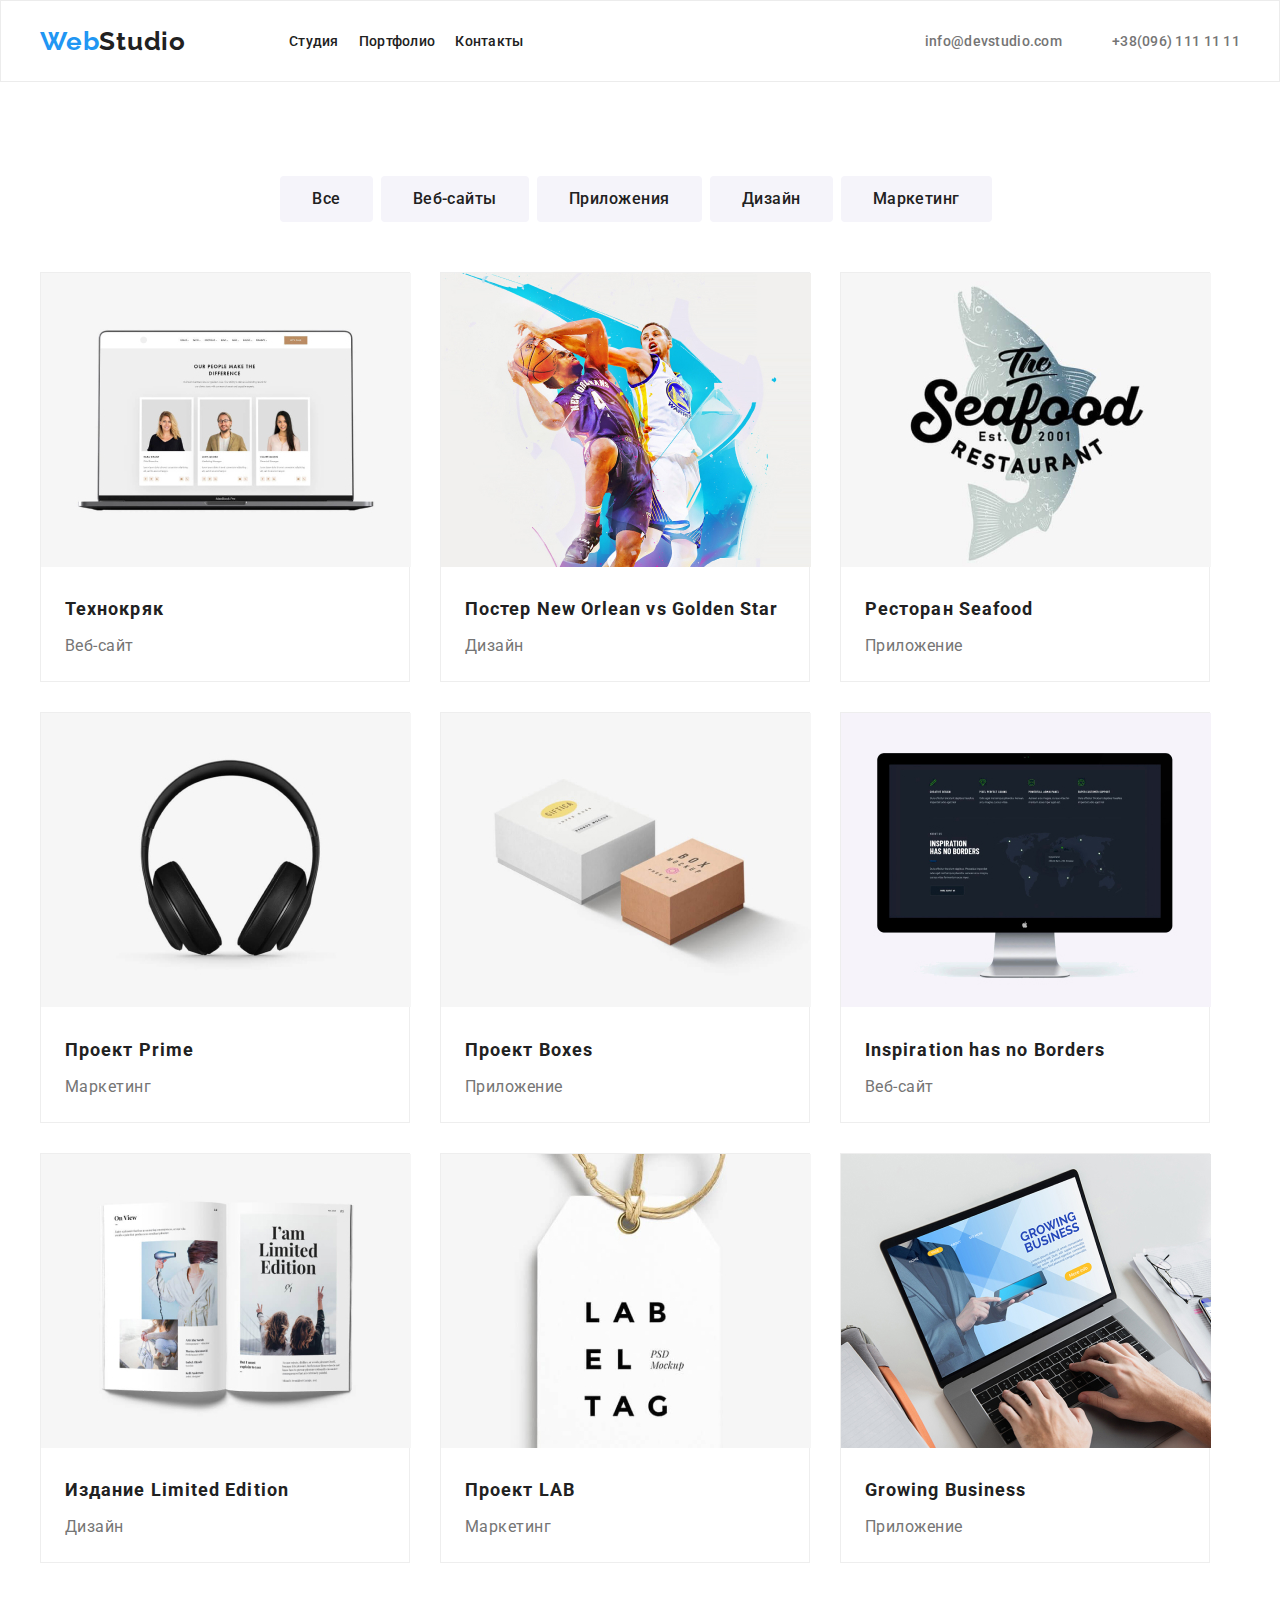
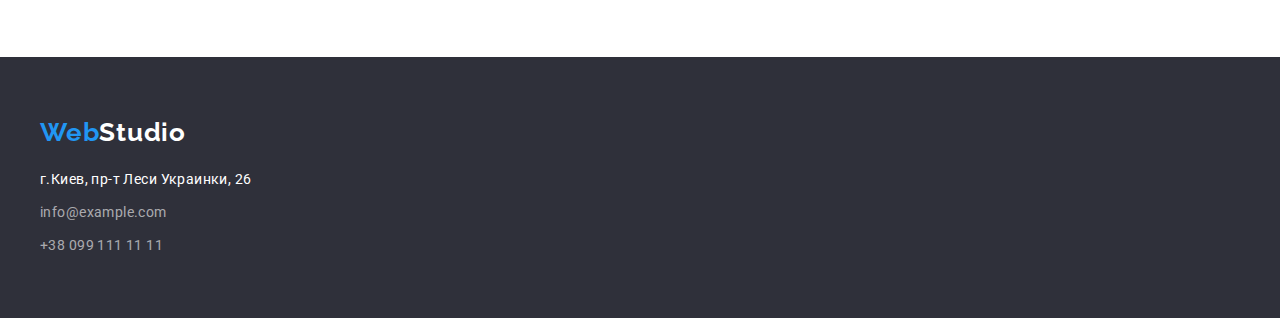
==== portfolio.html @ d36d37ae "copy last changing files from hw-03" ====
<!DOCTYPE html>
<html lang="en">
  <head>
    <meta charset="UTF-8" />
    <meta name="viewport" content="width=device-width, initial-scale=1.0" />
    <title>Goit-hw-03</title>
    <link rel="preconnect" href="https://fonts.gstatic.com">
    <link href="https://fonts.googleapis.com/css2?family=Raleway:wght@700&display=swap" rel="stylesheet">
    <link href="https://fonts.googleapis.com/css2?family=Roboto:wght@500;700;900&display=swap" rel="stylesheet">
    <link rel="stylesheet" href="https://cdnjs.cloudflare.com/ajax/libs/modern-normalize/1.0.0/modern-normalize.min.css"/> 
    <link rel="stylesheet" href="./css/styles.css" />
  </head>
  <body>
    <header class="page-header page-portfolio">
      <div class="container container-header">
        <nav class="navigation"> 
            <a href="/">
            <span class="logo-blue">Web</span><span class="logo-black">Studio</span>
            </a>
          <ul class="menu-list">
            <li class="menu-item">
              <a href="index.html" class="link">Студия</a>
            </li>
            <li class="menu-item"> 
              <a href="./portfolio.html" class="link">Портфолио</a>
            </li>
            <li class="menu-item">
              <a href="#portfolio-adress" class="link">Контакты</a>
            </li>
          </ul>
        </nav>
      <ul class="menu-contacts">
        <li class="menu-contacts-item">
          <a href="info@devstudio.com">info@devstudio.com</a>
        </li>
        <li class="menu-contacts-item last-item">
          <a href="+380961112222" target="_blank" rel="nooliener noreferrer"
            >+38(096) 111 11 11
          </a>
        </li>
      </ul>
    </div>
    </header>
    <main>
      <section class="portfolio">
        <div class="container portfolio-head">
          <!-- <h2 class="portfolio-title">Навигация Портфолио</h2> -->
          <ul class="portfolio-btn-list">
            <li class="portfolio-btn-item">
              <button type="button" class="portfolio-btn">
                Все   
              </button>
            </li>
            <li class="portfolio-btn-item">
              <button type="button" class="portfolio-btn">
                Веб-сайты
              </button>
            </li>
            <li class="portfolio-btn-item">
              <button type="button" class="portfolio-btn">
                Приложения
              </button>
            </li>
            <li class="portfolio-btn-item">
              <button type="button" class="portfolio-btn">
                Дизайн
              </button>
            </li>
            <li class="portfolio-btn-item">
              <button type="button" class="portfolio-btn">
                Маркетинг
              </button>
            </li>
          </ul>
          <ul class="portfolio-img-list">
            <li class="portfolio-img-item">
              <a href="#"><img src="./images/portfolio/1.jpg" alt="Технокряк"
                width="370" height="294" /></a>
              <div class="portfolio-img-container">
                <h3 class="portfolio-img-title">Технокряк</h3>
                <p class="portfolio-text">Веб-сайт</p>
              </div>
            </li>
            <li class="portfolio-img-item">
              <a href="#"><img src="./images/portfolio/2.jpg" alt="Постер New Orlean vs Golden Star"
              width="370" height="294" /></a>
              <div class="portfolio-img-container">
                <h3 class="portfolio-img-title">Постер New Orlean vs Golden Star</h3>
                <p class="portfolio-text">Дизайн</p>
              </div>  
            </li>
            <li class="portfolio-img-item">
              <a href="#"><img src="./images/portfolio/3.jpg" alt="Ресторан Seafood"
                width="370" height="294" /></a>
              <div class="portfolio-img-container">
                <h3 class="portfolio-img-title">Ресторан Seafood</h3>
                <p class="portfolio-text">Приложение</p>
              </div>  
            </li>
            <li class="portfolio-img-item">
              <a href="#"><img src="./images/portfolio/4.jpg" alt="Проект Prime"
                width="370" height="294" /></a>
              <div class="portfolio-img-container">
                <h3 class="portfolio-img-title">Проект Prime</h3>
                <p class="portfolio-text">Маркетинг</p>
              </div>  
            </li>
            <li class="portfolio-img-item">
              <a href="#"><img src="./images/portfolio/5.jpg" alt="Проект Boxes"
                width="370" height="294" /></a>
              <div class="portfolio-img-container">
                <h3 class="portfolio-img-title">Проект Boxes</h3>
                <p class="portfolio-text">Приложение</p>
              </div>  
            </li>
            <li class="portfolio-img-item">
              <a href="#"><img src="./images/portfolio/6.jpg" alt="Inspiration has no Borders"
                width="370" height="294" /></a>
              <div class="portfolio-img-container">
                <h3 class="portfolio-img-title">Inspiration has no Borders</h3>
                <p class="portfolio-text">Веб-сайт</p>
              </div>  
            </li>
            <li class="portfolio-img-item">
              <a href="#"><img src="./images/portfolio/7.jpg" alt="Издание Limited Edition"
                width="370" height="294" /></a>
              <div class="portfolio-img-container">
                <h3 class="portfolio-img-title">Издание Limited Edition</h3>
                <p class="portfolio-text">Дизайн</p>
              </div>  
            </li>
            <li class="portfolio-img-item">
              <a href="#"><img src="./images/portfolio/8.jpg" alt="Проект LAB"
                width="370" height="294" /></a>
              <div class="portfolio-img-container">
                <h3 class="portfolio-img-title">Проект LAB</h3>
                <p class="portfolio-text">Маркетинг</p>
              </div>  
            </li>
            <li class="portfolio-img-item">
              <a href="#"><img src="./images/portfolio/9.jpg" alt="Growing Business"
                width="370" height="294" /></a>
              <div class="portfolio-img-container">
                <h3 class="portfolio-img-title">Growing Business</h3>
                <p class="portfolio-text">Приложение</p>
              </div>  
            </li>
          </ul>
        </div>
      </section>
    </main>
    <footer class="footer">
      <div class="container">
        <div class="footer-logo-container">
          <a href="/" class="footer-logo-link">
            <span class="logo-blue">Web</span><span class="logo-white">Studio</span></a>
        </div>
        <ul class="footer-list">
          <li class="footer-item">
            <address class="adress" id="portfolio-adress">
              г.Киев, пр-т Леси Украинки, 26
            </address>
          </li>
          <li class="footer-item">
            <a href="mailto:louglescom@gmail.com" class="footer-link"
            >info@example.com</a>
          </li>
          <li class="footer-item">
            <a href="tel:+380935014329" class="footer-link"
            >+38 099 111 11 11</a>
          </li>
        </ul>
      </div>
    </footer>
  </body>
</html>
---- css/styles.css ----
/*Глобальные переменные*/

a {
  text-decoration: none;
  color: #212121;
}
:root {
  --text-header: #212121;
  --text-p: #757575;
  --text-white: #ffffff;
  --text-blue: #2196f3;
  --background-dark: #2F303A;
  --background-grey: #F5F4FA;
}

h1,h2,h3,h4,
h5,h6,body,ul,li,p {
  padding: 0;
  margin: 0;
  list-style: none;
  border: none;
}
/*Логотип*/
.container {
  width: 1200px;
  margin: 0 auto;
}

.container-header {
  display: flex;
  align-items: center;
  justify-content: space-between;
  height: 80px;
}
.navigation {
  display: flex;
  align-items: center;
}

.logo-blue {
  font-family: 'Raleway';
  font-style: normal;
  font-weight: 700;
  font-size: 26px;
  line-height: 1.192;
  letter-spacing: 0.03em;
  color: var(--text-blue);
}
.logo-black {
  font-family: 'Raleway';
  font-style: normal;
  font-weight: 700;
  font-size: 26px;
  line-height: 1.192;
  letter-spacing: 0.03em;
  color: var(--text-header);
}
.logo-white {
  font-family: 'Raleway';
  font-style: normal;
  font-weight: 700;
  font-size: 26px;
  line-height: 1.192;
  letter-spacing: 0.03em;
  color: var(--text-white);
}



/*Навигация*/
.menu-list {
  padding: 10px;
  margin-left: 83px;
  display: flex;
}
.menu-list > .item:not(:last-child) {
  margin-right: 10px;
}
.menu-list .link {
  display: block;
  padding: 10px;
  text-decoration: none;
}
.menu-contacts .menu-contacts-item {
  display: block;
  text-decoration: none;
}
.last-item {
  margin-left: 50px;
}

.menu-list a {
  font-family: 'Roboto';
  font-style: normal;
  font-weight: 500;
  font-size: 14px;
  line-height: 1.142;
  letter-spacing: 0.02em;
}

.menu-list a:hover, 
.menu-list a:focus {
  color: var(--text-blue);
}
.menu-contacts a {
  font-family: 'Roboto';
  font-style: normal;
  font-weight: 500;
  font-size: 14px;
  line-height: 1.142;
  letter-spacing: 0.02em;
  color: var(--text-p);
}
.menu-contacts {
  display: flex;
}

.menu-contacts a:hover,
.menu-contacts a:focus {
  color: var(--text-blue);
}

/*HERO section*/

.hero {
  background-color: #2F303A;
  padding-bottom: 200px;
  padding-top: 200px;
}
.hero-h1 {
  font-family: 'Roboto';
  font-weight: 900;
  font-size: 44px;
  line-height: 1.363;
  text-align: center;
  letter-spacing: 0.06em;
  text-transform: uppercase;
  color: var(--text-white);
  width: 696px;
  margin: 0 auto 30px;
}
.hero-button {
  font-family: Roboto;
  font-style: normal;
  font-weight: bold;
  font-size: 16px;
  line-height: 1.875;
  background: var(--text-blue);
  box-shadow: 0px 4px 4px rgba(0, 0, 0, 0.15);
  border-radius: 4px;
  color: var(--text-white);
  padding: 10px 32px;
  display: block;
  margin: 0 auto;
  border: none;

}

/*Качества*/
.qualities {
  padding-top: 94px;
}
.qualities-item {
  width: 270px;
  margin-right: 30px;
}
.qualities-list {
  display: flex;
  align-items: center;
}
.qualities-title {
  font-family: 'Roboto';
  font-style: normal;
  font-weight: bold;
  font-size: 14px;
  line-height: 1.142;
  letter-spacing: 0.03em;
  text-transform: uppercase;
  color: var(--text-header);
  margin-bottom: 10px;
}
.qualities li {
  color: rgba(255, 255, 255, 1);
}
.qualities p {
  font-family: 'Roboto';
  font-style: normal;
  font-weight: normal;
  font-size: 14px;
  line-height: 1.714;
  letter-spacing: 0.03em;
  color: var(--text-p);
}

/*Чем мы занимаемся*/
.our-occupation {
  padding-bottom: 94px;
  padding-top: 94px;
}
.our-occupation-list {
  display: flex;
  align-items: center;
}
.our-occupation-tittle {
  font-family: 'Roboto';
  font-style: normal;
  font-weight: bold;
  font-size: 36px;
  line-height: 1.166;
  text-align: center;
  letter-spacing: 0.03em;

  color: var(--text-header);
  padding-bottom: 50px;
}
.our-occupation-list-item:not(:last-child) {
  margin-right: 30px;
}

/*Наша команда*/

.our-team {
  padding-bottom: 94px;
  padding-top: 94px;
  background-color: var(--background-grey);
}
.our-team-list {
  display: flex;
  align-items: center;
}
.our-team-item:not(:last-child) {
  margin-right: 30px;
}
.our-team-item { 
  background-color: var(--text-white);
}
.our-team-title {
  font-family: 'Roboto';
  font-style: normal;
  font-weight: bold;
  font-size: 36px;
  line-height: 1.166;
  text-align: center;
  letter-spacing: 0.03em;
  color: var(--text-header);
  margin-bottom: 50px;
}
.our-team-list-title {
  font-family: 'Roboto';
  font-style: normal;
  font-weight: 500;
  font-size: 16px;
  line-height: 1.187;
  text-align: center;
  letter-spacing: 0.03em;
  color: var(--text-header);
  margin: 30px 59px 10px 60px;
}
.our-team-text {
  font-family: 'Roboto';
  font-style: normal;
  font-weight: normal;
  font-size: 16px;
  line-height: 1.187;
  text-align: center;
  letter-spacing: 0.03em;
  color: var(--text-p);
  margin-bottom: 30px;
}

/*Футер*/

.footer {
  background-color: var(--background-dark);
  padding-bottom: 60px;
  padding-top: 60px;
}
.footer-logo-container {
  margin-bottom: 20px;
}
.footer address {
  font-family: 'Roboto';
  font-style: normal;
  font-weight: normal;
  font-size: 14px;
  line-height: 1.714;
  letter-spacing: 0.03em;
  color: var(--text-white);
}
.footer-item:not(:last-child) {
  margin-bottom: 9px;
}
.footer-link { 
  font-family: 'Roboto';
  font-style: normal;
  font-weight: normal;
  font-size: 14px;
  line-height: 1.714;
  letter-spacing: 0.03em;
  color: rgba(255, 255, 255, 0.6);
}

/*Портфолио*/

.portfolio {
  padding-top: 94px;
  padding-bottom: 94px;
}
.page-portfolio {
border: 1px solid #ECECEC;
}
.portfolio-btn-list {
  display: flex;
  justify-content: center;
}
.portfolio-btn-item {
  margin-right: 8px;
  margin-bottom: 50px;
}
.portfolio-btn {
  font-family: Roboto;
  font-style: normal;
  font-weight: 500;
  font-size: 16px;
  line-height: 1.625;
  text-align: center;
  letter-spacing: 0.03em;
  color: var(--text-header);
  background: var(--background-grey);
  border-radius: 4px;
  margin: 0 auto;
  border: none;
  padding: 10px 32px;
}
.portfolio-btn:hover,
.portfolio-btn:focus {
  background: var(--text-blue);
  color: var(--text-white);
}

.portfolio-img-list {
  display: flex;
  flex-wrap: wrap;
}
.portfolio-img-item {
  width: 370px;
  border: 1px solid #EEEEEE;
  background-color: var(--text-white);
}
.portfolio-img-item:not(:nth-last-child(-n+3)){
  margin-bottom: 30px;
}
.portfolio-img-item:not(:nth-child(3n)){
  margin-right: 30px;
}
.portfolio-img-container {
  padding: 20px 24px 20px 24px;
}

.portfolio-img-title {
  font-family: 'Roboto';
  font-weight: bold;
  font-size: 18px;
  line-height: 2;
  letter-spacing: 0.06em;
  color: var(--text-header);
  /* margin: 20px 24px 4px 24px; */
}
.portfolio-text {
  font-family: 'Roboto';
  font-size: 16px;
  line-height: 1.875;
  letter-spacing: 0.03em;
  color: var(--text-p);
  margin-top: 4px;
  /* margin: 4px 24px 20px 24px; */
}
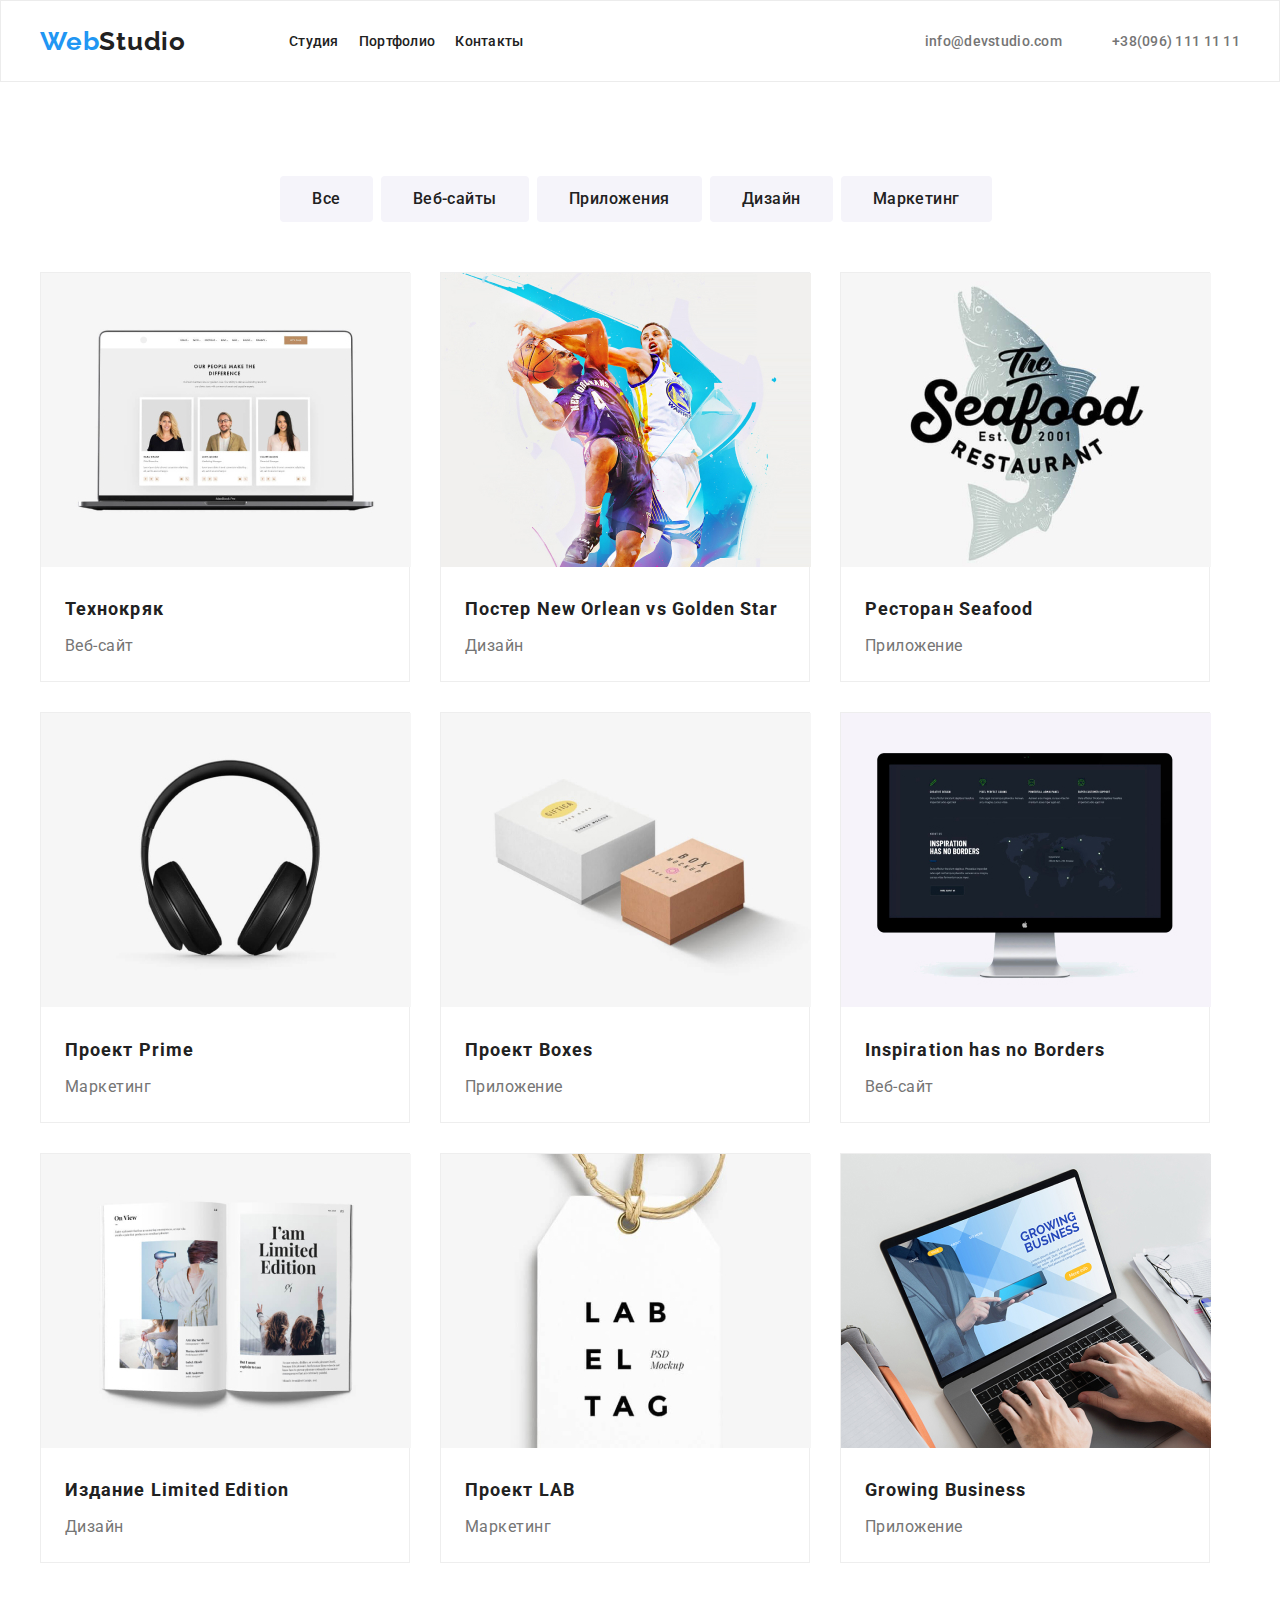
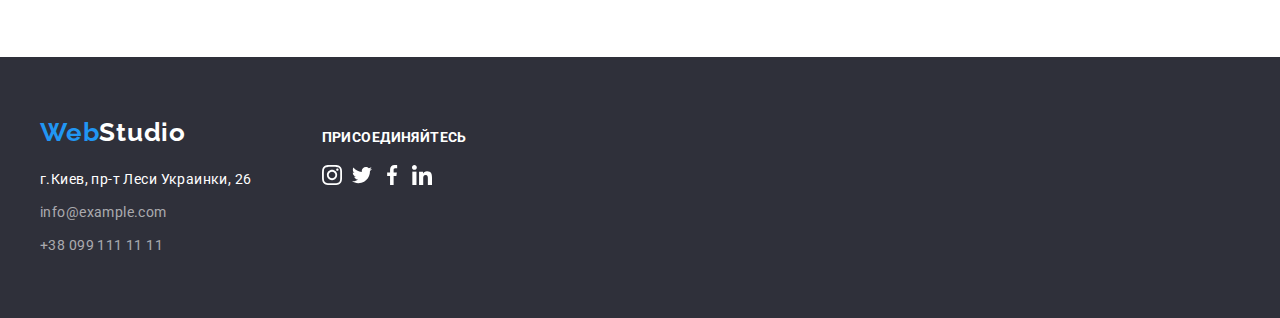
==== commit fcf55103: "added markup for hw-04" ====
--- a/portfolio.html
+++ b/portfolio.html
@@ -3,7 +3,7 @@
   <head>
     <meta charset="UTF-8" />
     <meta name="viewport" content="width=device-width, initial-scale=1.0" />
-    <title>Goit-hw-03</title>
+    <title>Goit-hw-04</title>
     <link rel="preconnect" href="https://fonts.gstatic.com">
     <link href="https://fonts.googleapis.com/css2?family=Raleway:wght@700&display=swap" rel="stylesheet">
     <link href="https://fonts.googleapis.com/css2?family=Roboto:wght@500;700;900&display=swap" rel="stylesheet">
@@ -150,26 +150,45 @@
       </section>
     </main>
     <footer class="footer">
-      <div class="container">
-        <div class="footer-logo-container">
-          <a href="/" class="footer-logo-link">
-            <span class="logo-blue">Web</span><span class="logo-white">Studio</span></a>
+      <div class="container footer-container">
+        <div class="footer-contacts-container">
+          <div class="footer-logo-container">
+            <a href="/" id="adress" class="footer-logo-link">
+              <span class="logo-blue">Web</span><span class="logo-white">Studio</span></a>
+          </div>
+          <ul class="footer-list">
+            <li class="footer-item">
+              <address class="adress">
+                г.Киев, пр-т Леси Украинки, 26
+              </address>
+            </li>
+            <li class="footer-item">
+              <a href="mailto:louglescom@gmail.com" class="footer-link"
+              >info@example.com</a>
+            </li>
+            <li class="footer-item">
+              <a href="tel:+380935014329" class="footer-link"
+              >+38 099 111 11 11</a>
+            </li>
+          </ul>
         </div>
-        <ul class="footer-list">
-          <li class="footer-item">
-            <address class="adress" id="portfolio-adress">
-              г.Киев, пр-т Леси Украинки, 26
-            </address>
-          </li>
-          <li class="footer-item">
-            <a href="mailto:louglescom@gmail.com" class="footer-link"
-            >info@example.com</a>
-          </li>
-          <li class="footer-item">
-            <a href="tel:+380935014329" class="footer-link"
-            >+38 099 111 11 11</a>
-          </li>
-        </ul>
+        <div class="footer-social-container">
+          <p class="social-title"> Присоединяйтесь </p>
+          <ul class="social-list">
+            <li class="social-item">
+              <img src="./images/icons/footer-1.svg" alt="">
+            </li>
+            <li class="social-item">
+              <img src="./images/icons/footer-2.svg" alt="">
+            </li>
+            <li class="social-item">
+              <img src="./images/icons/footer-3.svg" alt="">
+            </li>
+            <li class="social-item">
+              <img src="./images/icons/footer-4.svg" alt="">
+            </li>
+          </ul>
+        </div>
       </div>
     </footer>
   </body>
--- a/css/styles.css
+++ b/css/styles.css
@@ -163,6 +163,8 @@
 }
 .qualities-item {
   width: 270px;
+}
+.qualities-item:not(:last-child) {
   margin-right: 30px;
 }
 .qualities-list {
@@ -180,8 +182,14 @@
   color: var(--text-header);
   margin-bottom: 10px;
 }
-.qualities li {
-  color: rgba(255, 255, 255, 1);
+.qualities-svg-container{
+  display: flex;
+  justify-content: center;
+  width: 270px;
+  height: 120px;
+  margin-bottom: 30px;
+  background: var(--background-grey);
+  border-radius: 4px;
 }
 .qualities p {
   font-family: 'Roboto';
@@ -268,9 +276,41 @@
   color: var(--text-p);
   margin-bottom: 30px;
 }
-
+/* Постоянные клиенты */
+.customers {
+  padding-top: 94px;
+  padding-bottom: 94px;
+}
+.customers-title {
+  font-family: Roboto;
+  font-style: normal;
+  font-weight: bold;
+  font-size: 36px;
+  line-height: 42px;
+  text-align: center;
+  letter-spacing: 0.03em;
+  color: var(--text-header);
+  margin-bottom: 50px;
+}
+.customers-svg-container {
+  display: flex;
+  justify-content: center;
+  width: 170px;
+  height: 90px;
+  border: 1px solid #AFB1B8;
+  border-radius: 4px;
+  border-radius: 4px;
+}
+.customers-list {
+  display: flex;
+}
+.customers-item:not(:last-child) {
+  margin-right: 30px;
+}
 /*Футер*/
-
+.footer-container {
+  display: flex;
+}
 .footer {
   background-color: var(--background-dark);
   padding-bottom: 60px;
@@ -299,6 +339,30 @@
   line-height: 1.714;
   letter-spacing: 0.03em;
   color: rgba(255, 255, 255, 0.6);
+}
+.footer-social-container {
+  padding-left: 70px;
+  padding-top: 12px;
+}
+.social-list {
+  display: flex;
+  margin-top: 20px;
+}
+.social-item:not(:last-child) {
+  margin-right: 10px;
+}
+.social-item:hover {
+  background-color: #2196F3;
+}
+.social-title {
+  font-family: Roboto;
+  font-style: normal;
+  font-weight: bold;
+  font-size: 14px;
+  line-height: 16px;
+  letter-spacing: 0.03em;
+  text-transform: uppercase;
+  color: var(--text-white);
 }
 
 /*Портфолио*/
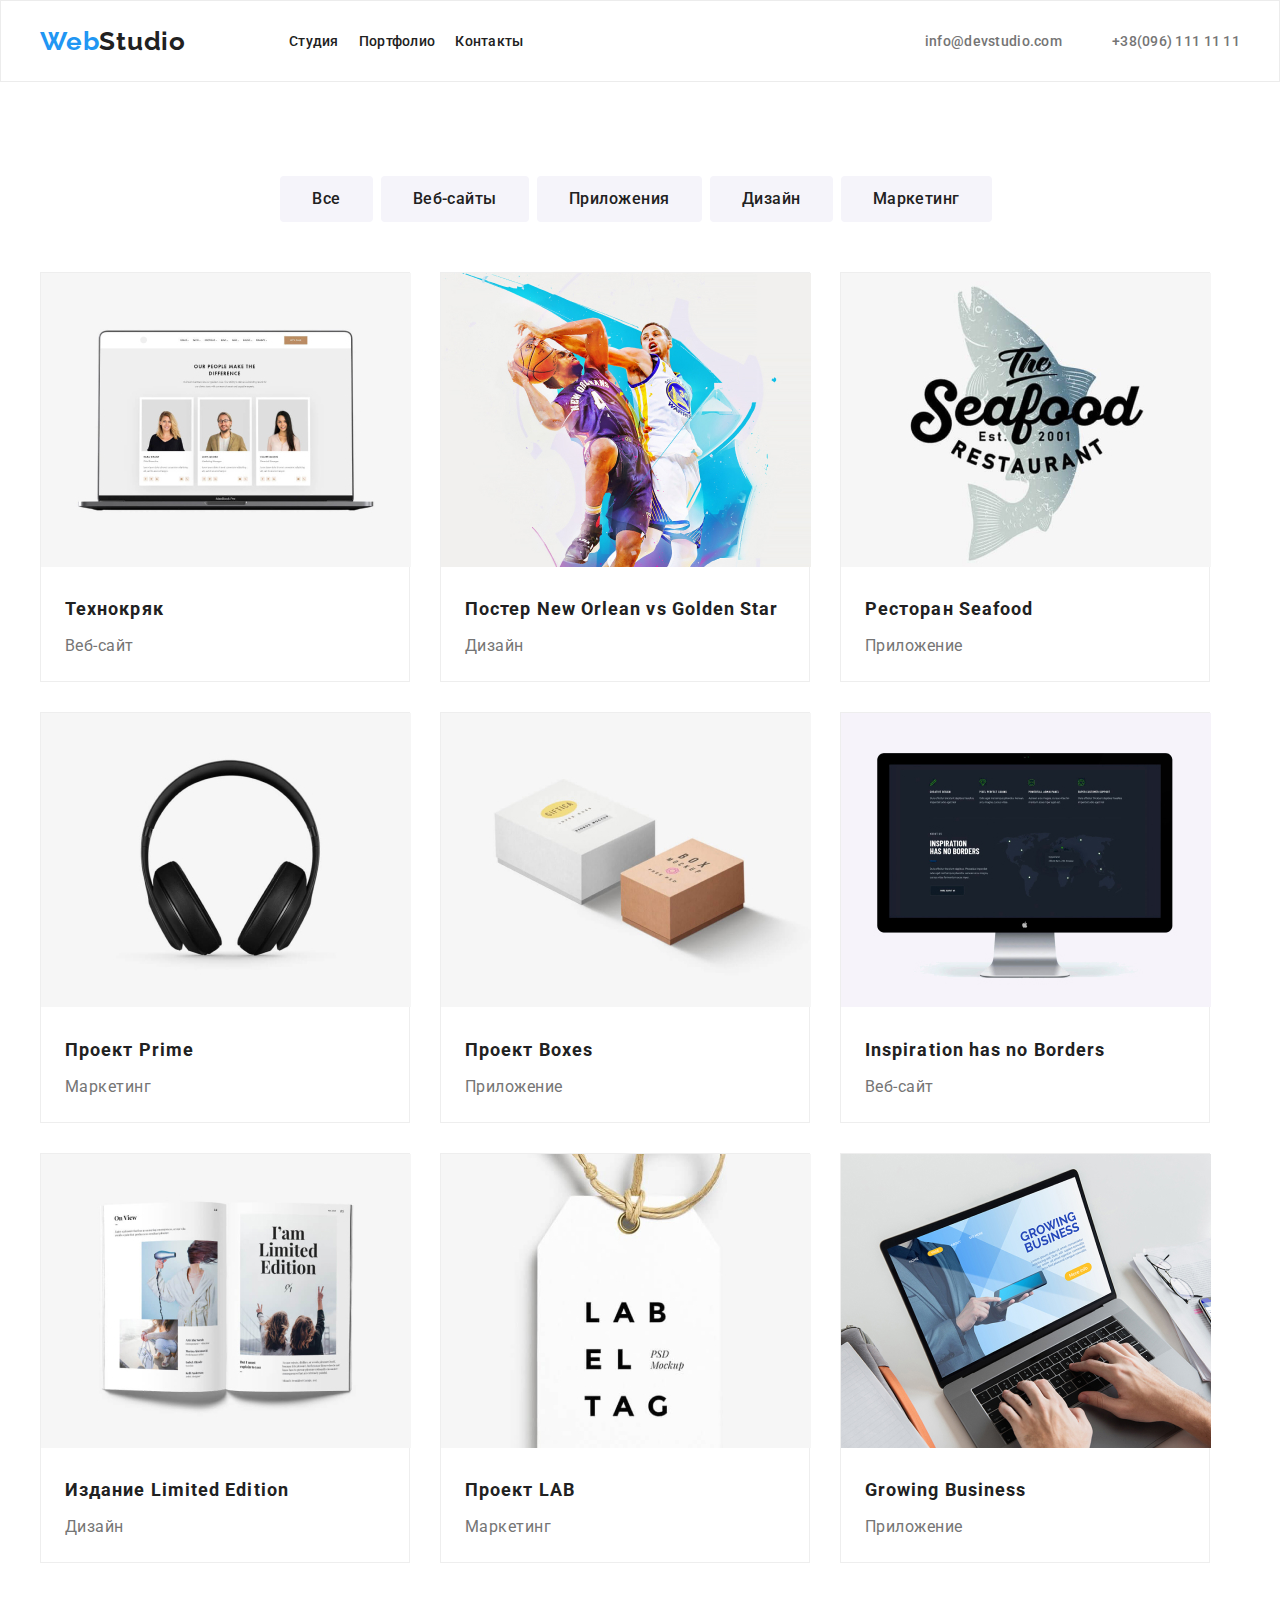
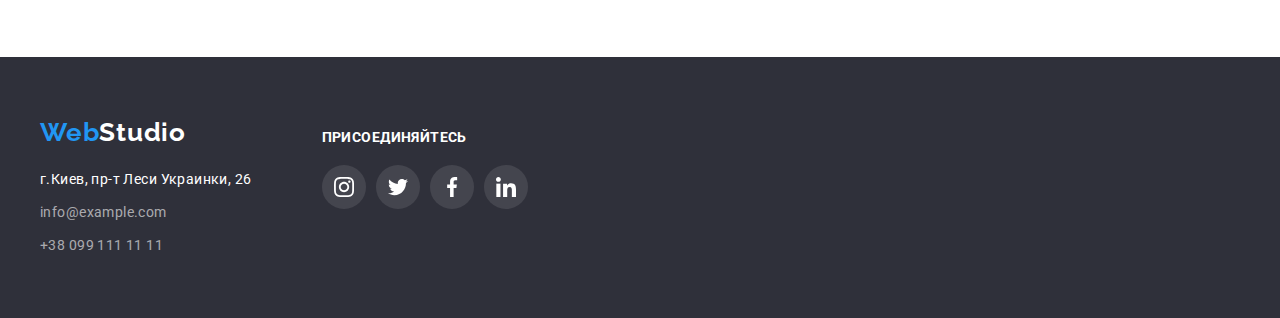
==== commit 12d6c14b: "added footer social links" ====
--- a/portfolio.html
+++ b/portfolio.html
@@ -173,19 +173,23 @@
           </ul>
         </div>
         <div class="footer-social-container">
-          <p class="social-title"> Присоединяйтесь </p>
-          <ul class="social-list">
-            <li class="social-item">
-              <img src="./images/icons/footer-1.svg" alt="">
+          <p class="footer-social-title"> Присоединяйтесь </p>
+          <ul class="footer-social-list">
+            <li class="footer-social-item footer-instagram">
+              <a href="">
+              </a>
             </li>
-            <li class="social-item">
-              <img src="./images/icons/footer-2.svg" alt="">
+            <li class="footer-social-item footer-twitter">
+              <a href="">
+              </a>
             </li>
-            <li class="social-item">
-              <img src="./images/icons/footer-3.svg" alt="">
+            <li class="footer-social-item footer-facebook">
+              <a href="">
+              </a>
             </li>
-            <li class="social-item">
-              <img src="./images/icons/footer-4.svg" alt="">
+            <li class="footer-social-item footer-linked-in">
+              <a href="">
+              </a>
             </li>
           </ul>
         </div>
--- a/css/styles.css
+++ b/css/styles.css
@@ -1,5 +1,5 @@
 
-/*Глобальные переменные*/
+/*======================================Глобальные переменные======================================*/
 
 a {
   text-decoration: none;
@@ -21,12 +21,12 @@
   list-style: none;
   border: none;
 }
-/*Логотип*/
+
+/*======================================Логотип======================================*/
 .container {
   width: 1200px;
   margin: 0 auto;
 }
-
 .container-header {
   display: flex;
   align-items: center;
@@ -68,7 +68,7 @@
 
 
 
-/*Навигация*/
+/*======================================Навигация======================================*/
 .menu-list {
   padding: 10px;
   margin-left: 83px;
@@ -82,14 +82,23 @@
   padding: 10px;
   text-decoration: none;
 }
-.menu-contacts .menu-contacts-item {
-  display: block;
-  text-decoration: none;
-}
-.last-item {
-  margin-left: 50px;
-}
-
+
+.menu-contacts-item:last-child {
+  padding-left: 50px;
+}
+.email-svg {
+  width: 16px;
+  height: 12px;
+}
+.phone-svg {
+  width: 16px;
+  height: 12px;
+}
+.email-container:hover
+.email-container:focus {
+  color: var(--text-blue);
+  fill: var(--text-blue);
+}
 .menu-list a {
   font-family: 'Roboto';
   font-style: normal;
@@ -101,7 +110,7 @@
 
 .menu-list a:hover, 
 .menu-list a:focus {
-  color: var(--text-blue);
+  /* color: var(--text-blue); */
 }
 .menu-contacts a {
   font-family: 'Roboto';
@@ -121,9 +130,12 @@
   color: var(--text-blue);
 }
 
-/*HERO section*/
+/*======================================HERO section======================================*/
 
 .hero {
+  background-image: url('../images/background/hero.jpg');
+  background-repeat: no-repeat;
+  background-position: center;
   background-color: #2F303A;
   padding-bottom: 200px;
   padding-top: 200px;
@@ -157,13 +169,35 @@
 
 }
 
-/*Качества*/
+/*======================================Качества======================================*/
 .qualities {
   padding-top: 94px;
 }
 .qualities-item {
   width: 270px;
 }
+.qualities-item::before {
+  display: block;
+  content: "";
+  height: 120px;
+  background-repeat: no-repeat;
+  background-position: center;
+  background-color: var(--background-grey);
+  margin-bottom: 30px;
+  border-radius: 4px;
+}
+.icon-sattelite::before {
+  background-image: url('../images/icons/qualities-1.svg');
+}
+.icon-clock::before {
+  background-image: url('../images/icons/qualities-2.svg');
+}
+.icon-computer::before {
+  background-image: url('../images/icons/qualities-3.svg');
+}
+.icon-astronaut::before {
+  background-image: url('../images/icons/qualities-4.svg');
+}
 .qualities-item:not(:last-child) {
   margin-right: 30px;
 }
@@ -182,15 +216,6 @@
   color: var(--text-header);
   margin-bottom: 10px;
 }
-.qualities-svg-container{
-  display: flex;
-  justify-content: center;
-  width: 270px;
-  height: 120px;
-  margin-bottom: 30px;
-  background: var(--background-grey);
-  border-radius: 4px;
-}
 .qualities p {
   font-family: 'Roboto';
   font-style: normal;
@@ -201,7 +226,7 @@
   color: var(--text-p);
 }
 
-/*Чем мы занимаемся*/
+/*======================================Чем мы занимаемся======================================*/
 .our-occupation {
   padding-bottom: 94px;
   padding-top: 94px;
@@ -226,8 +251,7 @@
   margin-right: 30px;
 }
 
-/*Наша команда*/
-
+/*======================================Наша команда======================================*/
 .our-team {
   padding-bottom: 94px;
   padding-top: 94px;
@@ -242,6 +266,8 @@
 }
 .our-team-item { 
   background-color: var(--text-white);
+  box-shadow: 0px 1px 3px rgba(0, 0, 0, 0.12), 0px 1px 1px rgba(0, 0, 0, 0.14), 0px 2px 1px rgba(0, 0, 0, 0.2);
+  border-radius: 0px 0px 4px 4px;
 }
 .our-team-title {
   font-family: 'Roboto';
@@ -276,7 +302,67 @@
   color: var(--text-p);
   margin-bottom: 30px;
 }
-/* Постоянные клиенты */
+.our-team-social-list {
+  display: flex;
+  justify-content: center;
+  margin-bottom: 30px;
+  margin-top: 16px;
+}
+.our-team-social-item {
+  width: 44px;
+  height: 44px;
+  border-radius: 50%;
+  cursor: pointer;
+  background-color: tomato;
+}
+.our-team-social-item:hover {
+  background-color: var(--text-blue);
+}
+.our-team-social-item:not(:last-child) {
+  margin-right: 10px;
+}
+.instagram-icon {
+  width: 20px;
+  height: 20px;
+  fill: #AFB1B8;
+  margin-left: 12px;
+  margin-top: 12px;
+}
+.instagram-icon:hover {
+  fill: white;
+  background-color: var(--text-blue);
+}
+.twitter-icon {
+  width: 20px;
+  height: 20px;
+  fill: #AFB1B8;
+  margin-left: 12px;
+  margin-top: 12px;
+}
+.twitter-icon:hover {
+  fill: white;
+}
+.facebook-icon {
+  width: 20px;
+  height: 20px;
+  fill: #AFB1B8;
+  margin-left: 12px;
+  margin-top: 12px;
+}
+.facebokk-icon:hover {
+  fill: white;
+}
+.linkedin-icon {
+  width: 20px;
+  height: 20px;
+  fill: #AFB1B8;
+  margin-left: 12px;
+  margin-top: 12px;
+}
+.linkedin-icon:hover {
+  fill: white;
+}
+/* ======================================Постоянные клиенты====================================== */
 .customers {
   padding-top: 94px;
   padding-bottom: 94px;
@@ -299,15 +385,20 @@
   height: 90px;
   border: 1px solid #AFB1B8;
   border-radius: 4px;
+}
+.customers-list {
+  display: flex;
+  cursor: pointer;
+}
+.customers-svg-container:hover {
+  border: 1px solid #2196F3;
+  box-sizing: border-box;
   border-radius: 4px;
-}
-.customers-list {
-  display: flex;
 }
 .customers-item:not(:last-child) {
   margin-right: 30px;
 }
-/*Футер*/
+/*======================================Футер======================================*/
 .footer-container {
   display: flex;
 }
@@ -344,17 +435,17 @@
   padding-left: 70px;
   padding-top: 12px;
 }
-.social-list {
+.footer-social-list {
   display: flex;
   margin-top: 20px;
 }
-.social-item:not(:last-child) {
+.footer-social-item:not(:last-child) {
   margin-right: 10px;
 }
-.social-item:hover {
+.footer-social-item:hover {
   background-color: #2196F3;
 }
-.social-title {
+.footer-social-title {
   font-family: Roboto;
   font-style: normal;
   font-weight: bold;
@@ -364,8 +455,29 @@
   text-transform: uppercase;
   color: var(--text-white);
 }
-
-/*Портфолио*/
+.footer-social-item {
+  height: 44px;
+  width: 44px;
+  background-color: rgba(255, 255, 255, 0.1);
+  background-repeat: no-repeat;
+  border-radius: 50%;
+  background-position: center;
+  cursor: pointer;
+}
+.footer-instagram {
+  background-image: url('../images/icons/footer-1.svg');
+}
+.footer-twitter {
+  background-image: url('../images/icons/footer-2.svg');
+}
+.footer-facebook {
+  background-image: url('../images/icons/footer-3.svg');
+}
+.footer-linked-in {
+  background-image: url('../images/icons/footer-4.svg');
+}
+
+/*======================================Портфолио======================================*/
 
 .portfolio {
   padding-top: 94px;
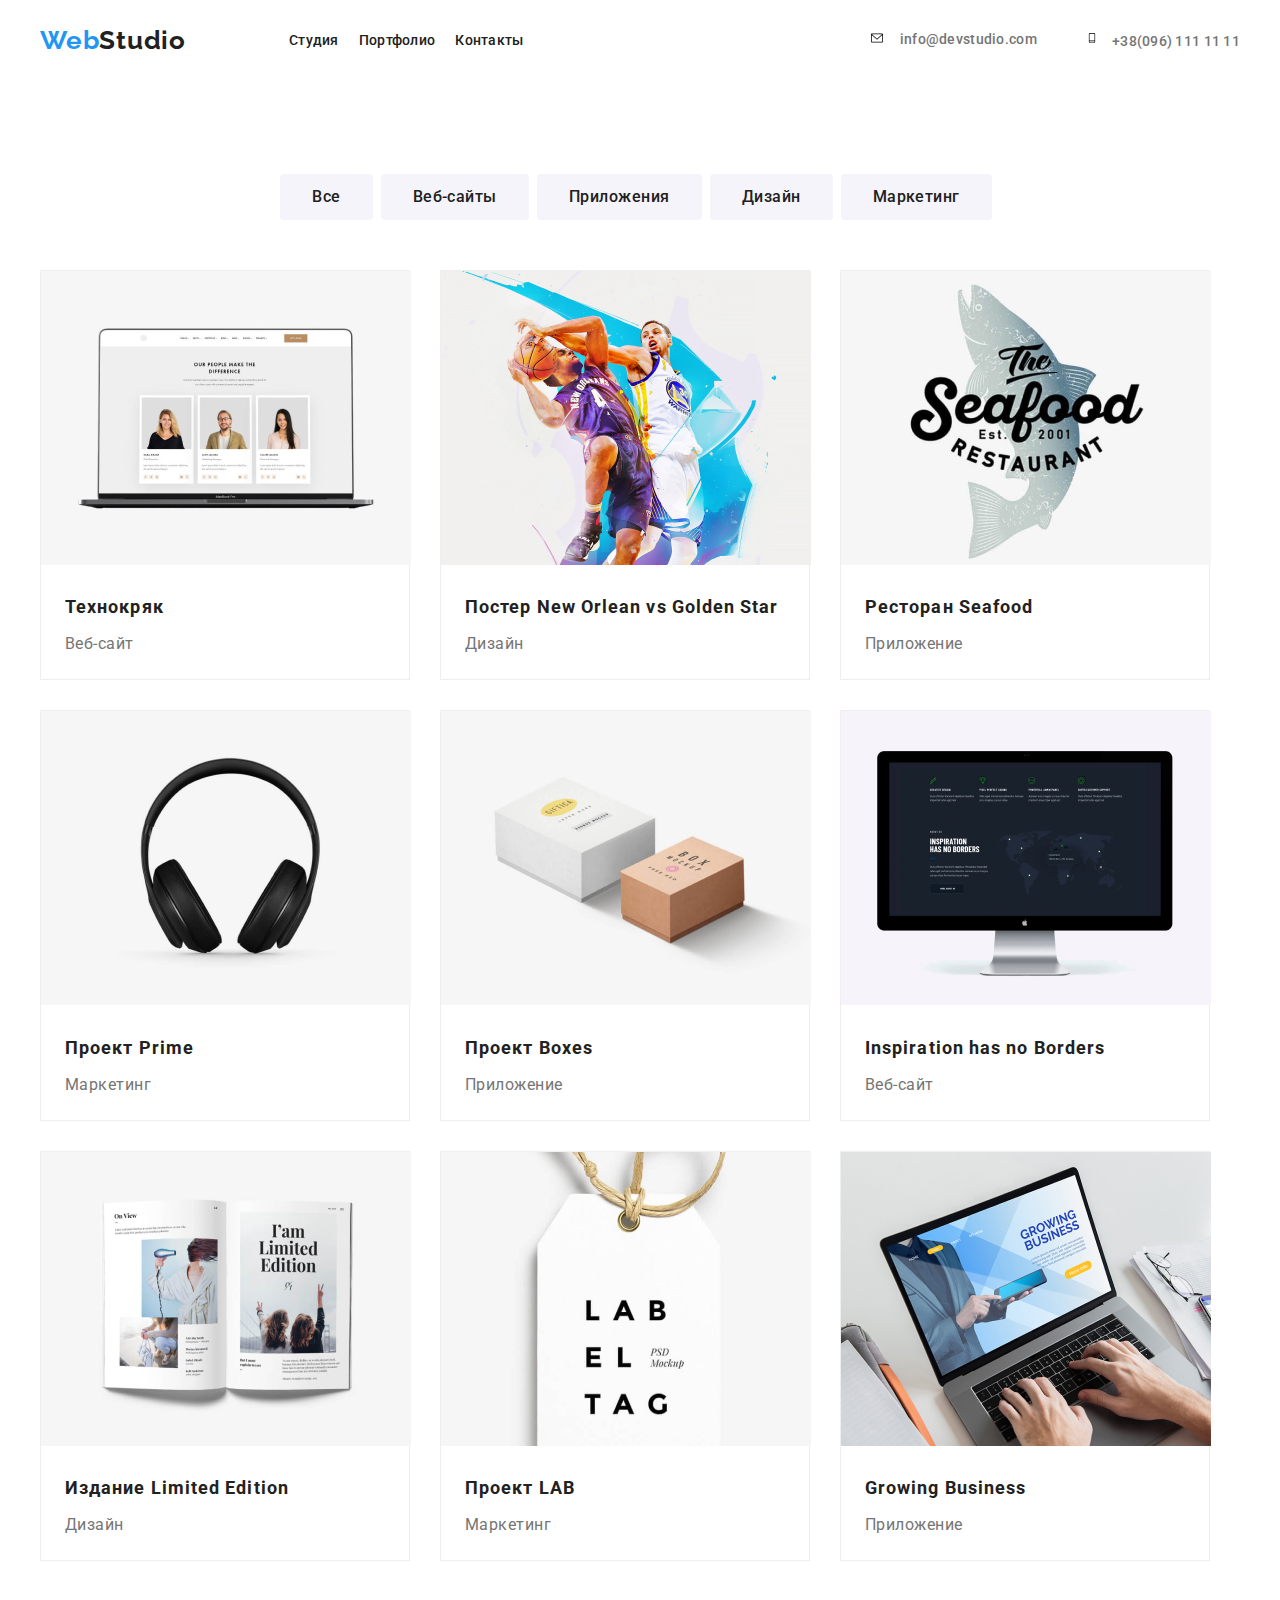
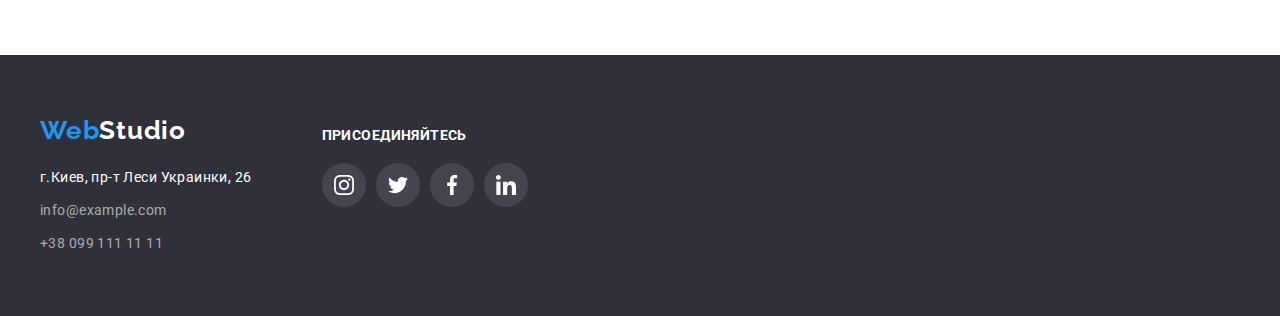
==== commit 4609193a: "contacts and social icons finished" ====
--- a/portfolio.html
+++ b/portfolio.html
@@ -4,42 +4,62 @@
     <meta charset="UTF-8" />
     <meta name="viewport" content="width=device-width, initial-scale=1.0" />
     <title>Goit-hw-04</title>
-    <link rel="preconnect" href="https://fonts.gstatic.com">
-    <link href="https://fonts.googleapis.com/css2?family=Raleway:wght@700&display=swap" rel="stylesheet">
-    <link href="https://fonts.googleapis.com/css2?family=Roboto:wght@500;700;900&display=swap" rel="stylesheet">
-    <link rel="stylesheet" href="https://cdnjs.cloudflare.com/ajax/libs/modern-normalize/1.0.0/modern-normalize.min.css"/> 
+    <link rel="preconnect" href="https://fonts.gstatic.com" />
+    <link
+      href="https://fonts.googleapis.com/css2?family=Raleway:wght@700&display=swap"
+      rel="stylesheet"
+    />
+    <link
+      href="https://fonts.googleapis.com/css2?family=Roboto:wght@500;700;900&display=swap"
+      rel="stylesheet"
+    />
+    <link
+      rel="stylesheet"
+      href="https://cdnjs.cloudflare.com/ajax/libs/modern-normalize/1.0.0/modern-normalize.min.css"
+    />
     <link rel="stylesheet" href="./css/styles.css" />
   </head>
   <body>
-    <header class="page-header page-portfolio">
+    <header class="page-header">
       <div class="container container-header">
-        <nav class="navigation"> 
-            <a href="/">
-            <span class="logo-blue">Web</span><span class="logo-black">Studio</span>
-            </a>
+        <nav class="navigation">
+          <a href="/">
+            <span class="logo-blue">Web</span
+            ><span class="logo-black">Studio</span>
+          </a>
           <ul class="menu-list">
             <li class="menu-item">
-              <a href="index.html" class="link">Студия</a>
-            </li>
-            <li class="menu-item"> 
+              <a href="./index.html" class="link">Студия</a>
+            </li>
+            <li class="menu-item">
               <a href="./portfolio.html" class="link">Портфолио</a>
             </li>
             <li class="menu-item">
-              <a href="#portfolio-adress" class="link">Контакты</a>
+              <a href="#adress" class="link">Контакты</a>
             </li>
           </ul>
         </nav>
-      <ul class="menu-contacts">
-        <li class="menu-contacts-item">
-          <a href="info@devstudio.com">info@devstudio.com</a>
-        </li>
-        <li class="menu-contacts-item last-item">
-          <a href="+380961112222" target="_blank" rel="nooliener noreferrer"
-            >+38(096) 111 11 11
-          </a>
-        </li>
-      </ul>
-    </div>
+        <ul class="menu-contacts">
+          <div class="contacts-svg-container">
+            <li class="menu-contacts-item">
+              <div class="email-container">
+                <svg class="email-svg">
+                  <use href="./images/icons/symbol-defs2.svg#icon-email"></use>
+                </svg>
+                <a href="mailto:info@devstudio.com">info@devstudio.com</a>
+              </div>
+            </li>
+          </div>
+          <div class="contacts-svg-container">
+            <li class="menu-contacts-item">
+              <svg class="phone-svg">
+                <use href="./images/icons/symbol-defs2.svg#icon-phone"></use>
+              </svg>
+              <a href="tel:+380961112222">+38(096) 111 11 11</a>
+            </li>
+          </div>
+        </ul>
+      </div>
     </header>
     <main>
       <section class="portfolio">
@@ -47,103 +67,140 @@
           <!-- <h2 class="portfolio-title">Навигация Портфолио</h2> -->
           <ul class="portfolio-btn-list">
             <li class="portfolio-btn-item">
-              <button type="button" class="portfolio-btn">
-                Все   
-              </button>
-            </li>
-            <li class="portfolio-btn-item">
-              <button type="button" class="portfolio-btn">
-                Веб-сайты
-              </button>
-            </li>
-            <li class="portfolio-btn-item">
-              <button type="button" class="portfolio-btn">
-                Приложения
-              </button>
-            </li>
-            <li class="portfolio-btn-item">
-              <button type="button" class="portfolio-btn">
-                Дизайн
-              </button>
-            </li>
-            <li class="portfolio-btn-item">
-              <button type="button" class="portfolio-btn">
-                Маркетинг
-              </button>
+              <button type="button" class="portfolio-btn">Все</button>
+            </li>
+            <li class="portfolio-btn-item">
+              <button type="button" class="portfolio-btn">Веб-сайты</button>
+            </li>
+            <li class="portfolio-btn-item">
+              <button type="button" class="portfolio-btn">Приложения</button>
+            </li>
+            <li class="portfolio-btn-item">
+              <button type="button" class="portfolio-btn">Дизайн</button>
+            </li>
+            <li class="portfolio-btn-item">
+              <button type="button" class="portfolio-btn">Маркетинг</button>
             </li>
           </ul>
           <ul class="portfolio-img-list">
             <li class="portfolio-img-item">
-              <a href="#"><img src="./images/portfolio/1.jpg" alt="Технокряк"
-                width="370" height="294" /></a>
+              <a href="#"
+                ><img
+                  src="./images/portfolio/1.jpg"
+                  alt="Технокряк"
+                  width="370"
+                  height="294"
+              /></a>
               <div class="portfolio-img-container">
                 <h3 class="portfolio-img-title">Технокряк</h3>
                 <p class="portfolio-text">Веб-сайт</p>
               </div>
             </li>
             <li class="portfolio-img-item">
-              <a href="#"><img src="./images/portfolio/2.jpg" alt="Постер New Orlean vs Golden Star"
-              width="370" height="294" /></a>
-              <div class="portfolio-img-container">
-                <h3 class="portfolio-img-title">Постер New Orlean vs Golden Star</h3>
+              <a href="#"
+                ><img
+                  src="./images/portfolio/2.jpg"
+                  alt="Постер New Orlean vs Golden Star"
+                  width="370"
+                  height="294"
+              /></a>
+              <div class="portfolio-img-container">
+                <h3 class="portfolio-img-title">
+                  Постер New Orlean vs Golden Star
+                </h3>
                 <p class="portfolio-text">Дизайн</p>
-              </div>  
-            </li>
-            <li class="portfolio-img-item">
-              <a href="#"><img src="./images/portfolio/3.jpg" alt="Ресторан Seafood"
-                width="370" height="294" /></a>
+              </div>
+            </li>
+            <li class="portfolio-img-item">
+              <a href="#"
+                ><img
+                  src="./images/portfolio/3.jpg"
+                  alt="Ресторан Seafood"
+                  width="370"
+                  height="294"
+              /></a>
               <div class="portfolio-img-container">
                 <h3 class="portfolio-img-title">Ресторан Seafood</h3>
                 <p class="portfolio-text">Приложение</p>
-              </div>  
-            </li>
-            <li class="portfolio-img-item">
-              <a href="#"><img src="./images/portfolio/4.jpg" alt="Проект Prime"
-                width="370" height="294" /></a>
+              </div>
+            </li>
+            <li class="portfolio-img-item">
+              <a href="#"
+                ><img
+                  src="./images/portfolio/4.jpg"
+                  alt="Проект Prime"
+                  width="370"
+                  height="294"
+              /></a>
               <div class="portfolio-img-container">
                 <h3 class="portfolio-img-title">Проект Prime</h3>
                 <p class="portfolio-text">Маркетинг</p>
-              </div>  
-            </li>
-            <li class="portfolio-img-item">
-              <a href="#"><img src="./images/portfolio/5.jpg" alt="Проект Boxes"
-                width="370" height="294" /></a>
+              </div>
+            </li>
+            <li class="portfolio-img-item">
+              <a href="#"
+                ><img
+                  src="./images/portfolio/5.jpg"
+                  alt="Проект Boxes"
+                  width="370"
+                  height="294"
+              /></a>
               <div class="portfolio-img-container">
                 <h3 class="portfolio-img-title">Проект Boxes</h3>
                 <p class="portfolio-text">Приложение</p>
-              </div>  
-            </li>
-            <li class="portfolio-img-item">
-              <a href="#"><img src="./images/portfolio/6.jpg" alt="Inspiration has no Borders"
-                width="370" height="294" /></a>
+              </div>
+            </li>
+            <li class="portfolio-img-item">
+              <a href="#"
+                ><img
+                  src="./images/portfolio/6.jpg"
+                  alt="Inspiration has no Borders"
+                  width="370"
+                  height="294"
+              /></a>
               <div class="portfolio-img-container">
                 <h3 class="portfolio-img-title">Inspiration has no Borders</h3>
                 <p class="portfolio-text">Веб-сайт</p>
-              </div>  
-            </li>
-            <li class="portfolio-img-item">
-              <a href="#"><img src="./images/portfolio/7.jpg" alt="Издание Limited Edition"
-                width="370" height="294" /></a>
+              </div>
+            </li>
+            <li class="portfolio-img-item">
+              <a href="#"
+                ><img
+                  src="./images/portfolio/7.jpg"
+                  alt="Издание Limited Edition"
+                  width="370"
+                  height="294"
+              /></a>
               <div class="portfolio-img-container">
                 <h3 class="portfolio-img-title">Издание Limited Edition</h3>
                 <p class="portfolio-text">Дизайн</p>
-              </div>  
-            </li>
-            <li class="portfolio-img-item">
-              <a href="#"><img src="./images/portfolio/8.jpg" alt="Проект LAB"
-                width="370" height="294" /></a>
+              </div>
+            </li>
+            <li class="portfolio-img-item">
+              <a href="#"
+                ><img
+                  src="./images/portfolio/8.jpg"
+                  alt="Проект LAB"
+                  width="370"
+                  height="294"
+              /></a>
               <div class="portfolio-img-container">
                 <h3 class="portfolio-img-title">Проект LAB</h3>
                 <p class="portfolio-text">Маркетинг</p>
-              </div>  
-            </li>
-            <li class="portfolio-img-item">
-              <a href="#"><img src="./images/portfolio/9.jpg" alt="Growing Business"
-                width="370" height="294" /></a>
+              </div>
+            </li>
+            <li class="portfolio-img-item">
+              <a href="#"
+                ><img
+                  src="./images/portfolio/9.jpg"
+                  alt="Growing Business"
+                  width="370"
+                  height="294"
+              /></a>
               <div class="portfolio-img-container">
                 <h3 class="portfolio-img-title">Growing Business</h3>
                 <p class="portfolio-text">Приложение</p>
-              </div>  
+              </div>
             </li>
           </ul>
         </div>
@@ -154,42 +211,40 @@
         <div class="footer-contacts-container">
           <div class="footer-logo-container">
             <a href="/" id="adress" class="footer-logo-link">
-              <span class="logo-blue">Web</span><span class="logo-white">Studio</span></a>
+              <span class="logo-blue">Web</span
+              ><span class="logo-white">Studio</span></a
+            >
           </div>
           <ul class="footer-list">
             <li class="footer-item">
-              <address class="adress">
-                г.Киев, пр-т Леси Украинки, 26
-              </address>
+              <address class="adress">г.Киев, пр-т Леси Украинки, 26</address>
             </li>
             <li class="footer-item">
               <a href="mailto:louglescom@gmail.com" class="footer-link"
-              >info@example.com</a>
+                >info@example.com</a
+              >
             </li>
             <li class="footer-item">
               <a href="tel:+380935014329" class="footer-link"
-              >+38 099 111 11 11</a>
+                >+38 099 111 11 11</a
+              >
             </li>
           </ul>
         </div>
         <div class="footer-social-container">
-          <p class="footer-social-title"> Присоединяйтесь </p>
+          <p class="footer-social-title">Присоединяйтесь</p>
           <ul class="footer-social-list">
             <li class="footer-social-item footer-instagram">
-              <a href="">
-              </a>
+              <a href=""> </a>
             </li>
             <li class="footer-social-item footer-twitter">
-              <a href="">
-              </a>
+              <a href=""> </a>
             </li>
             <li class="footer-social-item footer-facebook">
-              <a href="">
-              </a>
+              <a href=""> </a>
             </li>
             <li class="footer-social-item footer-linked-in">
-              <a href="">
-              </a>
+              <a href=""> </a>
             </li>
           </ul>
         </div>
--- a/css/styles.css
+++ b/css/styles.css
@@ -1,4 +1,3 @@
-
 /*======================================Глобальные переменные======================================*/
 
 a {
@@ -10,12 +9,20 @@
   --text-p: #757575;
   --text-white: #ffffff;
   --text-blue: #2196f3;
-  --background-dark: #2F303A;
-  --background-grey: #F5F4FA;
-}
-
-h1,h2,h3,h4,
-h5,h6,body,ul,li,p {
+  --background-dark: #2f303a;
+  --background-grey: #f5f4fa;
+}
+
+h1,
+h2,
+h3,
+h4,
+h5,
+h6,
+body,
+ul,
+li,
+p {
   padding: 0;
   margin: 0;
   list-style: none;
@@ -39,7 +46,7 @@
 }
 
 .logo-blue {
-  font-family: 'Raleway';
+  font-family: "Raleway";
   font-style: normal;
   font-weight: 700;
   font-size: 26px;
@@ -48,7 +55,7 @@
   color: var(--text-blue);
 }
 .logo-black {
-  font-family: 'Raleway';
+  font-family: "Raleway";
   font-style: normal;
   font-weight: 700;
   font-size: 26px;
@@ -57,7 +64,7 @@
   color: var(--text-header);
 }
 .logo-white {
-  font-family: 'Raleway';
+  font-family: "Raleway";
   font-style: normal;
   font-weight: 700;
   font-size: 26px;
@@ -65,8 +72,6 @@
   letter-spacing: 0.03em;
   color: var(--text-white);
 }
-
-
 
 /*======================================Навигация======================================*/
 .menu-list {
@@ -82,25 +87,27 @@
   padding: 10px;
   text-decoration: none;
 }
-
 .menu-contacts-item:last-child {
   padding-left: 50px;
 }
 .email-svg {
   width: 16px;
   height: 12px;
+  margin-right: 10px;
 }
 .phone-svg {
-  width: 16px;
-  height: 12px;
-}
-.email-container:hover
-.email-container:focus {
+  width: 10px;
+  height: 16px;
+  margin-right: 10px;
+}
+.contacts-svg-container:hover a {
   color: var(--text-blue);
+}
+.contacts-svg-container:hover svg {
   fill: var(--text-blue);
 }
 .menu-list a {
-  font-family: 'Roboto';
+  font-family: "Roboto";
   font-style: normal;
   font-weight: 500;
   font-size: 14px;
@@ -108,12 +115,8 @@
   letter-spacing: 0.02em;
 }
 
-.menu-list a:hover, 
-.menu-list a:focus {
-  /* color: var(--text-blue); */
-}
 .menu-contacts a {
-  font-family: 'Roboto';
+  font-family: "Roboto";
   font-style: normal;
   font-weight: 500;
   font-size: 14px;
@@ -127,21 +130,21 @@
 
 .menu-contacts a:hover,
 .menu-contacts a:focus {
-  color: var(--text-blue);
+  /* color: var(--text-blue); */
 }
 
 /*======================================HERO section======================================*/
 
 .hero {
-  background-image: url('../images/background/hero.jpg');
+  background-image: url("../images/background/hero.jpg");
   background-repeat: no-repeat;
   background-position: center;
-  background-color: #2F303A;
+  background-color: #2f303a;
   padding-bottom: 200px;
   padding-top: 200px;
 }
 .hero-h1 {
-  font-family: 'Roboto';
+  font-family: "Roboto";
   font-weight: 900;
   font-size: 44px;
   line-height: 1.363;
@@ -166,7 +169,6 @@
   display: block;
   margin: 0 auto;
   border: none;
-
 }
 
 /*======================================Качества======================================*/
@@ -187,16 +189,16 @@
   border-radius: 4px;
 }
 .icon-sattelite::before {
-  background-image: url('../images/icons/qualities-1.svg');
+  background-image: url("../images/icons/qualities-1.svg");
 }
 .icon-clock::before {
-  background-image: url('../images/icons/qualities-2.svg');
+  background-image: url("../images/icons/qualities-2.svg");
 }
 .icon-computer::before {
-  background-image: url('../images/icons/qualities-3.svg');
+  background-image: url("../images/icons/qualities-3.svg");
 }
 .icon-astronaut::before {
-  background-image: url('../images/icons/qualities-4.svg');
+  background-image: url("../images/icons/qualities-4.svg");
 }
 .qualities-item:not(:last-child) {
   margin-right: 30px;
@@ -206,7 +208,7 @@
   align-items: center;
 }
 .qualities-title {
-  font-family: 'Roboto';
+  font-family: "Roboto";
   font-style: normal;
   font-weight: bold;
   font-size: 14px;
@@ -217,7 +219,7 @@
   margin-bottom: 10px;
 }
 .qualities p {
-  font-family: 'Roboto';
+  font-family: "Roboto";
   font-style: normal;
   font-weight: normal;
   font-size: 14px;
@@ -236,7 +238,7 @@
   align-items: center;
 }
 .our-occupation-tittle {
-  font-family: 'Roboto';
+  font-family: "Roboto";
   font-style: normal;
   font-weight: bold;
   font-size: 36px;
@@ -264,13 +266,14 @@
 .our-team-item:not(:last-child) {
   margin-right: 30px;
 }
-.our-team-item { 
+.our-team-item {
   background-color: var(--text-white);
-  box-shadow: 0px 1px 3px rgba(0, 0, 0, 0.12), 0px 1px 1px rgba(0, 0, 0, 0.14), 0px 2px 1px rgba(0, 0, 0, 0.2);
+  box-shadow: 0px 1px 3px rgba(0, 0, 0, 0.12), 0px 1px 1px rgba(0, 0, 0, 0.14),
+    0px 2px 1px rgba(0, 0, 0, 0.2);
   border-radius: 0px 0px 4px 4px;
 }
 .our-team-title {
-  font-family: 'Roboto';
+  font-family: "Roboto";
   font-style: normal;
   font-weight: bold;
   font-size: 36px;
@@ -281,7 +284,7 @@
   margin-bottom: 50px;
 }
 .our-team-list-title {
-  font-family: 'Roboto';
+  font-family: "Roboto";
   font-style: normal;
   font-weight: 500;
   font-size: 16px;
@@ -292,7 +295,7 @@
   margin: 30px 59px 10px 60px;
 }
 .our-team-text {
-  font-family: 'Roboto';
+  font-family: "Roboto";
   font-style: normal;
   font-weight: normal;
   font-size: 16px;
@@ -313,54 +316,42 @@
   height: 44px;
   border-radius: 50%;
   cursor: pointer;
-  background-color: tomato;
-}
-.our-team-social-item:hover {
+}
+.our-team-social-container:hover li {
   background-color: var(--text-blue);
+}
+.our-team-social-container:hover svg {
+  fill: white;
 }
 .our-team-social-item:not(:last-child) {
   margin-right: 10px;
+}
+.our-team-social-link {
+  display: flex;
+  align-items: center;
+  justify-content: center;
+  width: 100%;
+  height: 100%;
 }
 .instagram-icon {
   width: 20px;
   height: 20px;
-  fill: #AFB1B8;
-  margin-left: 12px;
-  margin-top: 12px;
-}
-.instagram-icon:hover {
-  fill: white;
-  background-color: var(--text-blue);
+  fill: #afb1b8;
 }
 .twitter-icon {
   width: 20px;
   height: 20px;
-  fill: #AFB1B8;
-  margin-left: 12px;
-  margin-top: 12px;
-}
-.twitter-icon:hover {
-  fill: white;
+  fill: #afb1b8;
 }
 .facebook-icon {
   width: 20px;
   height: 20px;
-  fill: #AFB1B8;
-  margin-left: 12px;
-  margin-top: 12px;
-}
-.facebokk-icon:hover {
-  fill: white;
+  fill: #afb1b8;
 }
 .linkedin-icon {
   width: 20px;
   height: 20px;
-  fill: #AFB1B8;
-  margin-left: 12px;
-  margin-top: 12px;
-}
-.linkedin-icon:hover {
-  fill: white;
+  fill: #afb1b8;
 }
 /* ======================================Постоянные клиенты====================================== */
 .customers {
@@ -383,7 +374,7 @@
   justify-content: center;
   width: 170px;
   height: 90px;
-  border: 1px solid #AFB1B8;
+  border: 1px solid #afb1b8;
   border-radius: 4px;
 }
 .customers-list {
@@ -391,7 +382,7 @@
   cursor: pointer;
 }
 .customers-svg-container:hover {
-  border: 1px solid #2196F3;
+  border: 1px solid #2196f3;
   box-sizing: border-box;
   border-radius: 4px;
 }
@@ -411,7 +402,7 @@
   margin-bottom: 20px;
 }
 .footer address {
-  font-family: 'Roboto';
+  font-family: "Roboto";
   font-style: normal;
   font-weight: normal;
   font-size: 14px;
@@ -422,8 +413,8 @@
 .footer-item:not(:last-child) {
   margin-bottom: 9px;
 }
-.footer-link { 
-  font-family: 'Roboto';
+.footer-link {
+  font-family: "Roboto";
   font-style: normal;
   font-weight: normal;
   font-size: 14px;
@@ -443,7 +434,7 @@
   margin-right: 10px;
 }
 .footer-social-item:hover {
-  background-color: #2196F3;
+  background-color: #2196f3;
 }
 .footer-social-title {
   font-family: Roboto;
@@ -465,16 +456,16 @@
   cursor: pointer;
 }
 .footer-instagram {
-  background-image: url('../images/icons/footer-1.svg');
+  background-image: url("../images/icons/footer-1.svg");
 }
 .footer-twitter {
-  background-image: url('../images/icons/footer-2.svg');
+  background-image: url("../images/icons/footer-2.svg");
 }
 .footer-facebook {
-  background-image: url('../images/icons/footer-3.svg');
+  background-image: url("../images/icons/footer-3.svg");
 }
 .footer-linked-in {
-  background-image: url('../images/icons/footer-4.svg');
+  background-image: url("../images/icons/footer-4.svg");
 }
 
 /*======================================Портфолио======================================*/
@@ -484,7 +475,7 @@
   padding-bottom: 94px;
 }
 .page-portfolio {
-border: 1px solid #ECECEC;
+  border: 1px solid #ececec;
 }
 .portfolio-btn-list {
   display: flex;
@@ -521,13 +512,13 @@
 }
 .portfolio-img-item {
   width: 370px;
-  border: 1px solid #EEEEEE;
+  border: 1px solid #eeeeee;
   background-color: var(--text-white);
 }
-.portfolio-img-item:not(:nth-last-child(-n+3)){
+.portfolio-img-item:not(:nth-last-child(-n + 3)) {
   margin-bottom: 30px;
 }
-.portfolio-img-item:not(:nth-child(3n)){
+.portfolio-img-item:not(:nth-child(3n)) {
   margin-right: 30px;
 }
 .portfolio-img-container {
@@ -535,7 +526,7 @@
 }
 
 .portfolio-img-title {
-  font-family: 'Roboto';
+  font-family: "Roboto";
   font-weight: bold;
   font-size: 18px;
   line-height: 2;
@@ -544,11 +535,11 @@
   /* margin: 20px 24px 4px 24px; */
 }
 .portfolio-text {
-  font-family: 'Roboto';
+  font-family: "Roboto";
   font-size: 16px;
   line-height: 1.875;
   letter-spacing: 0.03em;
   color: var(--text-p);
   margin-top: 4px;
   /* margin: 4px 24px 20px 24px; */
-}+}
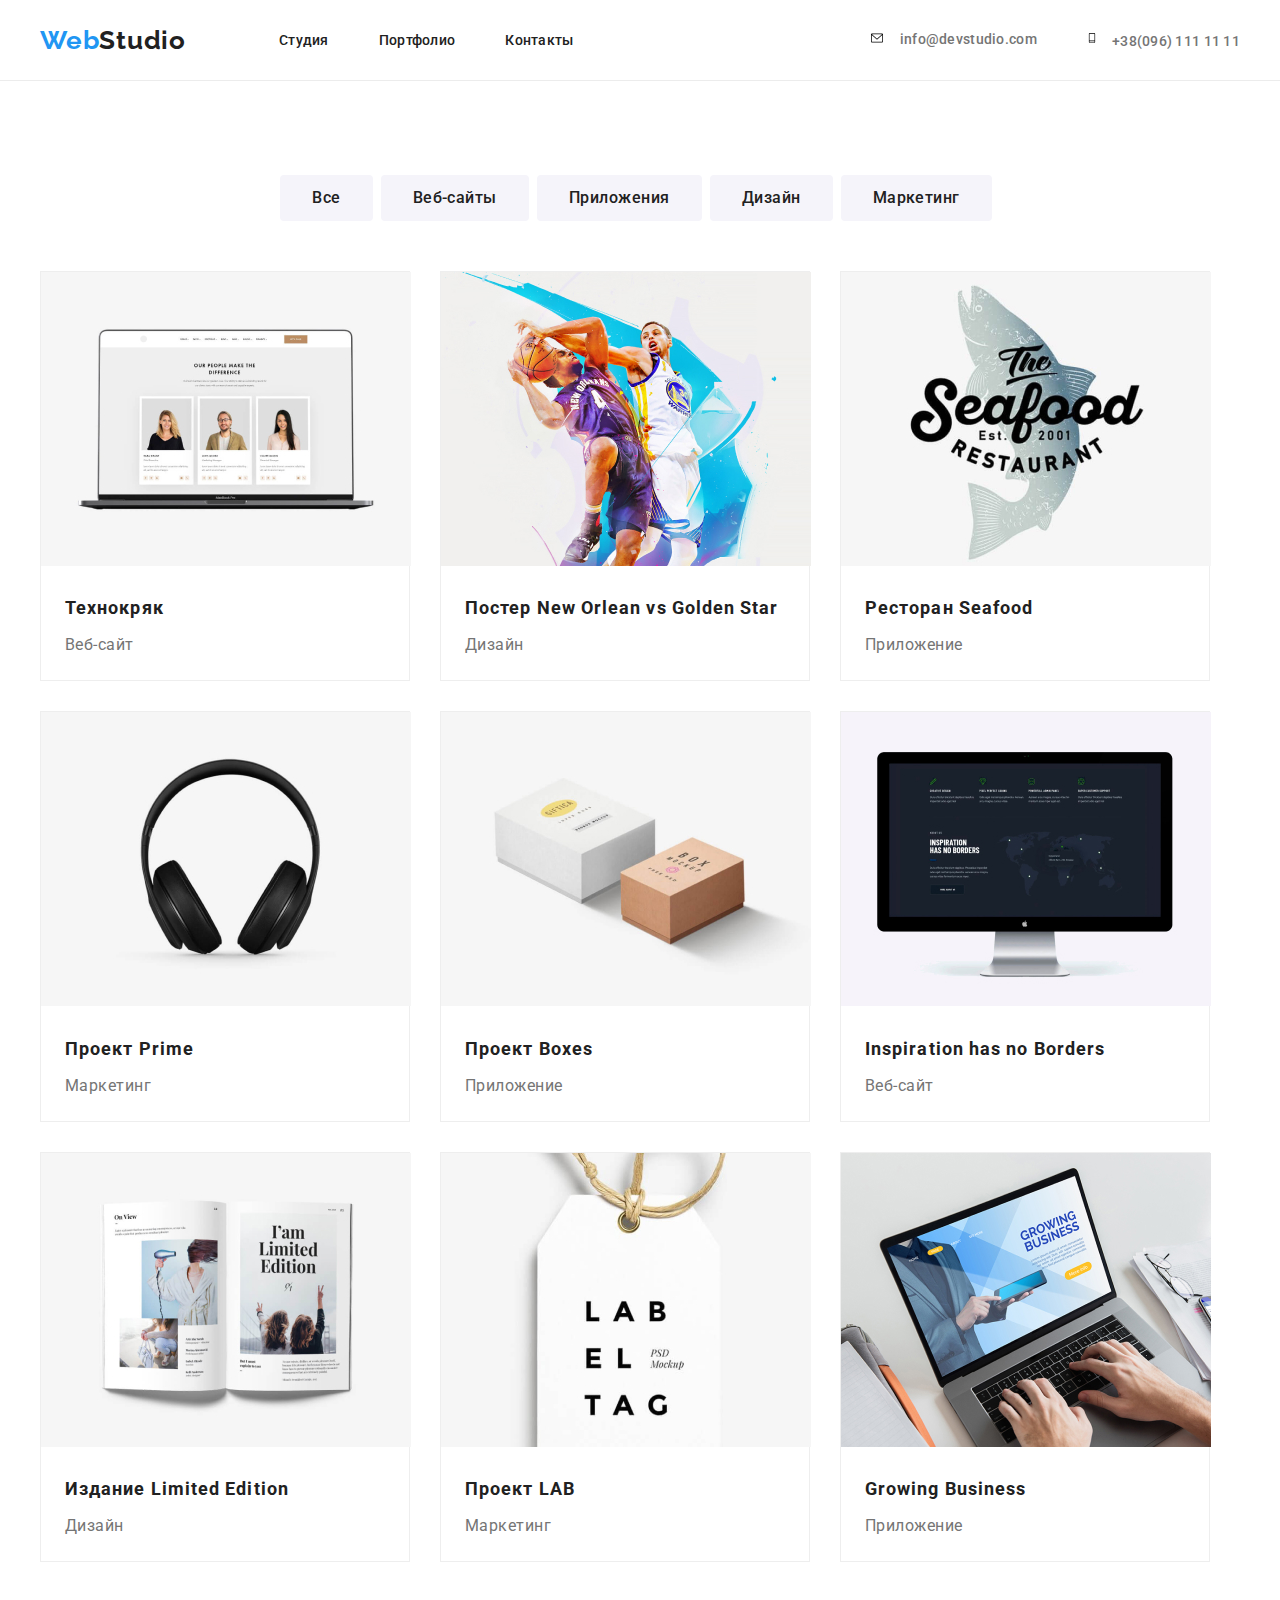
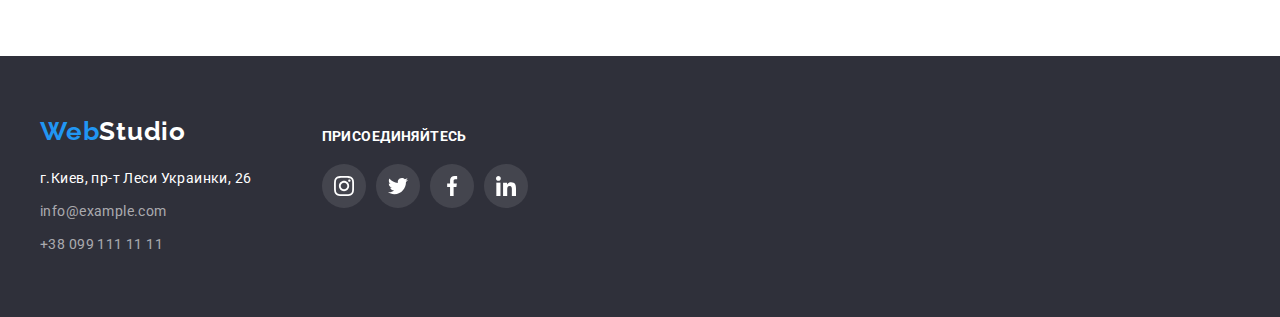
==== commit 70c5ea80: "display" ====
--- a/portfolio.html
+++ b/portfolio.html
@@ -20,22 +20,22 @@
     <link rel="stylesheet" href="./css/styles.css" />
   </head>
   <body>
-    <header class="page-header">
+    <header class="portfolio-header">
       <div class="container container-header">
         <nav class="navigation">
-          <a href="/">
+          <a href="/" class="logo-link">
             <span class="logo-blue">Web</span
             ><span class="logo-black">Studio</span>
           </a>
           <ul class="menu-list">
             <li class="menu-item">
-              <a href="./index.html" class="link">Студия</a>
+              <a href="./index.html" class="nav-link">Студия</a>
             </li>
             <li class="menu-item">
-              <a href="./portfolio.html" class="link">Портфолио</a>
+              <a href="./portfolio.html" class="nav-link">Портфолио</a>
             </li>
             <li class="menu-item">
-              <a href="#adress" class="link">Контакты</a>
+              <a href="#adress" class="nav-link">Контакты</a>
             </li>
           </ul>
         </nav>
@@ -46,7 +46,9 @@
                 <svg class="email-svg">
                   <use href="./images/icons/symbol-defs2.svg#icon-email"></use>
                 </svg>
-                <a href="mailto:info@devstudio.com">info@devstudio.com</a>
+                <a href="mailto:info@devstudio.com" class="email-link"
+                  >info@devstudio.com</a
+                >
               </div>
             </li>
           </div>
--- a/css/styles.css
+++ b/css/styles.css
@@ -40,11 +40,13 @@
   justify-content: space-between;
   height: 80px;
 }
+.portfolio-header {
+  border-bottom: 1px solid #ececec;
+}
 .navigation {
   display: flex;
   align-items: center;
 }
-
 .logo-blue {
   font-family: "Raleway";
   font-style: normal;
@@ -75,20 +77,28 @@
 
 /*======================================Навигация======================================*/
 .menu-list {
-  padding: 10px;
   margin-left: 83px;
   display: flex;
 }
-.menu-list > .item:not(:last-child) {
-  margin-right: 10px;
-}
-.menu-list .link {
+.menu-list > .menu-item:not(:last-child) {
+  margin-right: 30px;
+}
+.logo-link:hover {
+  text-decoration: underline;
+  color: var(--text-blue);
+}
+.nav-link {
   display: block;
   padding: 10px;
   text-decoration: none;
 }
-.menu-contacts-item:last-child {
-  padding-left: 50px;
+.menu-list a:hover,
+.menu-list a:focus {
+  color: var(--text-blue);
+  text-decoration: underline;
+}
+.email-link {
+  margin-right: 50px;
 }
 .email-svg {
   width: 16px;
@@ -102,6 +112,7 @@
 }
 .contacts-svg-container:hover a {
   color: var(--text-blue);
+  text-decoration: underline;
 }
 .contacts-svg-container:hover svg {
   fill: var(--text-blue);
@@ -126,11 +137,6 @@
 }
 .menu-contacts {
   display: flex;
-}
-
-.menu-contacts a:hover,
-.menu-contacts a:focus {
-  /* color: var(--text-blue); */
 }
 
 /*======================================HERO section======================================*/
@@ -369,25 +375,59 @@
   color: var(--text-header);
   margin-bottom: 50px;
 }
-.customers-svg-container {
-  display: flex;
+.customers-svg-link {
+  display: flex;
+  align-items: center;
   justify-content: center;
+  width: 100%;
+  height: 100%;
+  fill: #afb1b8;
+}
+.customers-list {
+  display: flex;
+  justify-content: center;
+}
+.customers-item {
   width: 170px;
   height: 90px;
+  cursor: pointer;
+  border-radius: 4px;
   border: 1px solid #afb1b8;
-  border-radius: 4px;
-}
-.customers-list {
-  display: flex;
-  cursor: pointer;
-}
-.customers-svg-container:hover {
+}
+.customers-item-container:hover li {
   border: 1px solid #2196f3;
   box-sizing: border-box;
   border-radius: 4px;
 }
-.customers-item:not(:last-child) {
+.customers-item-container:hover svg {
+  fill: var(--text-blue);
+}
+.customers-item-container:not(:last-child) {
   margin-right: 30px;
+}
+.customers-svg-yaco {
+  width: 44.27px;
+  height: 49.23px;
+}
+.customers-svg-tagline {
+  width: 40px;
+  height: 52px;
+}
+.customers-svg-company {
+  width: 41px;
+  height: 42.6px;
+}
+.customers-svg-foster {
+  width: 79.66px;
+  height: 42.02px;
+}
+.customers-svg-brand {
+  width: 59px;
+  height: 47px;
+}
+.customers-svg-companytagline {
+  width: 88.48px;
+  height: 45.44px;
 }
 /*======================================Футер======================================*/
 .footer-container {
@@ -401,6 +441,10 @@
 .footer-logo-container {
   margin-bottom: 20px;
 }
+.footer-logo-link:hover {
+  text-decoration: underline;
+  color: var(--text-blue);
+}
 .footer address {
   font-family: "Roboto";
   font-style: normal;
@@ -409,6 +453,10 @@
   line-height: 1.714;
   letter-spacing: 0.03em;
   color: var(--text-white);
+}
+.footer-item:hover {
+  text-decoration: underline;
+  color: var(--text-blue);
 }
 .footer-item:not(:last-child) {
   margin-bottom: 9px;
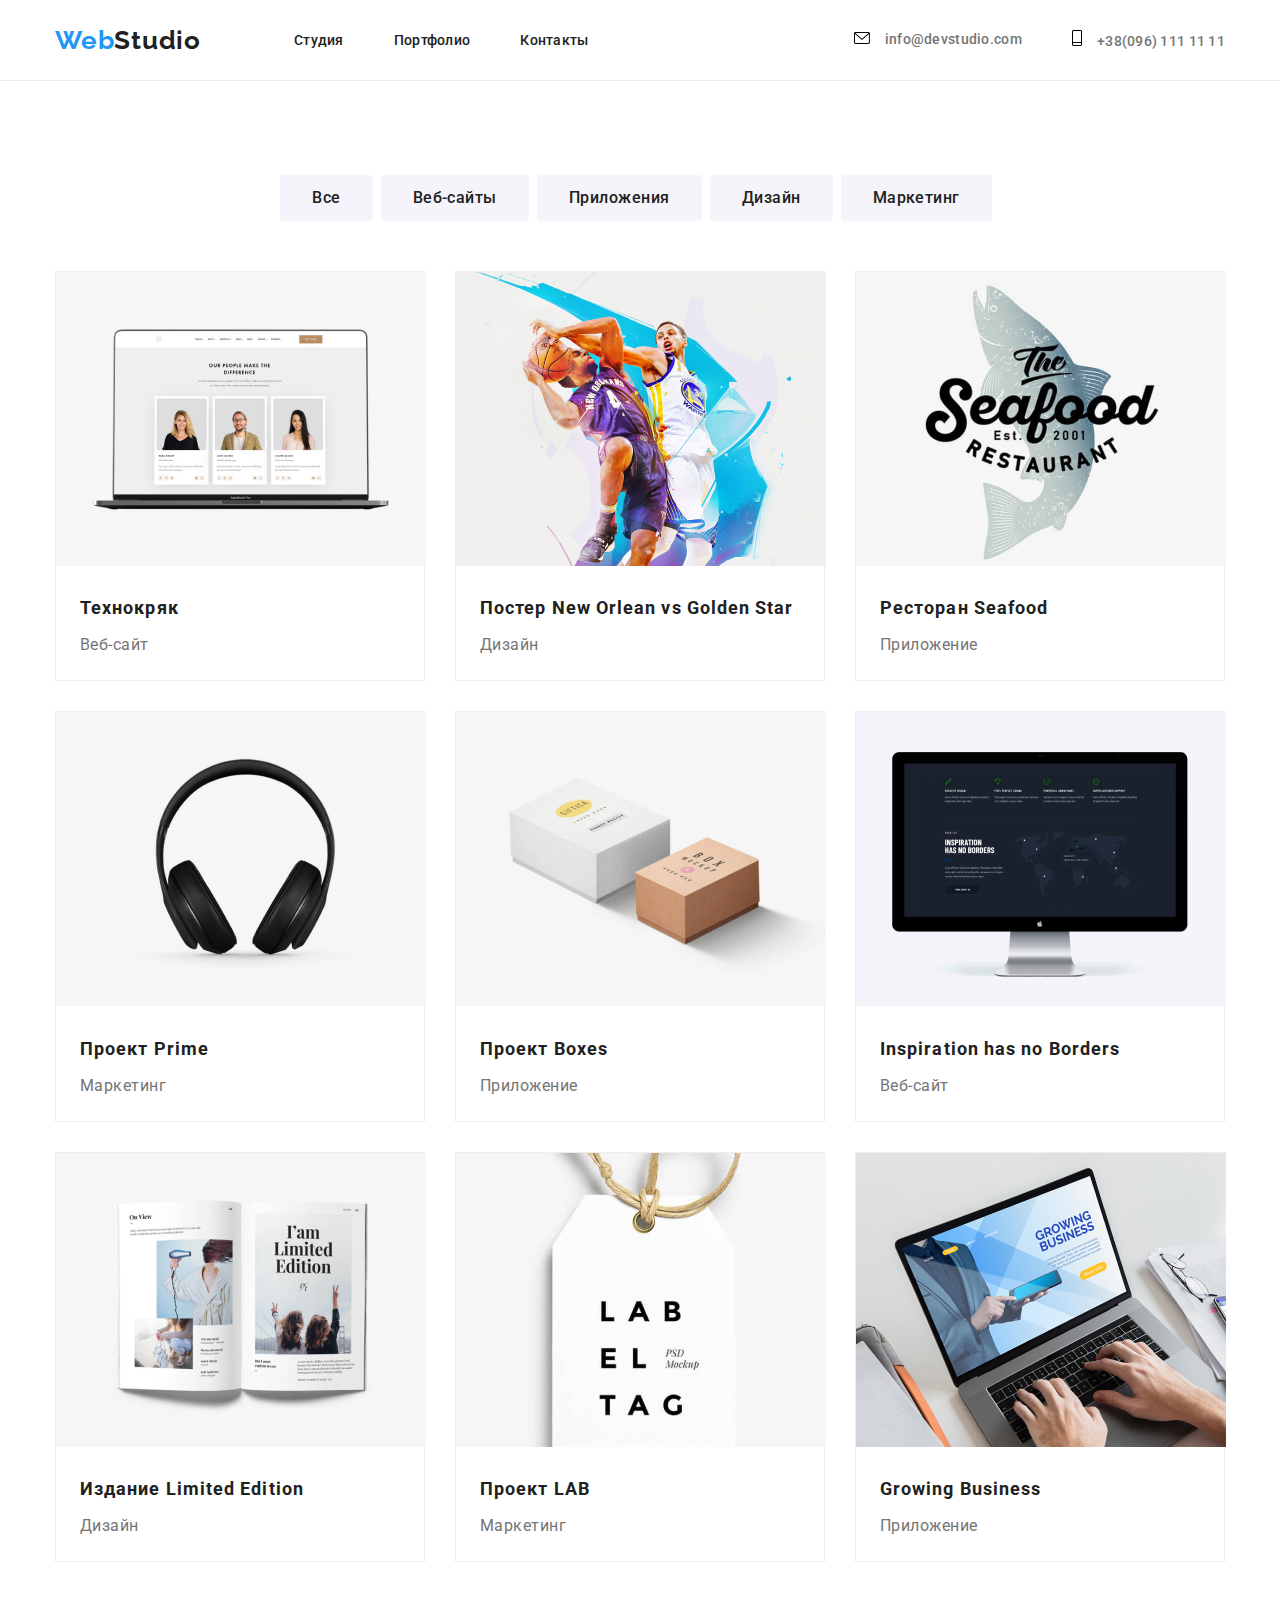
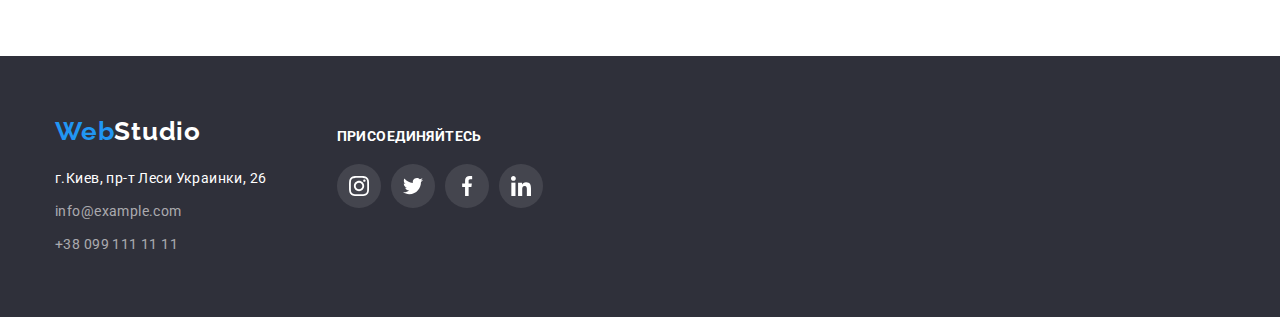
==== commit c8a1d7ad: "icon size changed, added liner-gradient" ====
--- a/portfolio.html
+++ b/portfolio.html
@@ -44,7 +44,7 @@
             <li class="menu-contacts-item">
               <div class="email-container">
                 <svg class="email-svg">
-                  <use href="./images/icons/symbol-defs2.svg#icon-email"></use>
+                  <use href="./images/icons/mi.svg#icon-message"></use>
                 </svg>
                 <a href="mailto:info@devstudio.com" class="email-link"
                   >info@devstudio.com</a
@@ -55,7 +55,7 @@
           <div class="contacts-svg-container">
             <li class="menu-contacts-item">
               <svg class="phone-svg">
-                <use href="./images/icons/symbol-defs2.svg#icon-phone"></use>
+                <use href="./images/icons/mi.svg#icon-iphone"></use>
               </svg>
               <a href="tel:+380961112222">+38(096) 111 11 11</a>
             </li>
--- a/css/styles.css
+++ b/css/styles.css
@@ -32,6 +32,8 @@
 /*======================================Логотип======================================*/
 .container {
   width: 1200px;
+  padding-left: 15px;
+  padding-right: 15px;
   margin: 0 auto;
 }
 .container-header {
@@ -142,10 +144,15 @@
 /*======================================HERO section======================================*/
 
 .hero {
-  background-image: url("../images/background/hero.jpg");
+  background-image: linear-gradient(
+      rgba(47, 48, 58, 0.4),
+      rgba(47, 48, 58, 0.4)
+    ),
+    url("../images/background/hero.jpg");
+  background-size: cover;
   background-repeat: no-repeat;
   background-position: center;
-  background-color: #2f303a;
+  /* background-color: #2f303a; */
   padding-bottom: 200px;
   padding-top: 200px;
 }
@@ -267,7 +274,6 @@
 }
 .our-team-list {
   display: flex;
-  align-items: center;
 }
 .our-team-item:not(:last-child) {
   margin-right: 30px;
@@ -298,7 +304,7 @@
   text-align: center;
   letter-spacing: 0.03em;
   color: var(--text-header);
-  margin: 30px 59px 10px 60px;
+  /* margin: 30px 59px 10px 60px; */
 }
 .our-team-text {
   font-family: "Roboto";
@@ -309,13 +315,16 @@
   text-align: center;
   letter-spacing: 0.03em;
   color: var(--text-p);
-  margin-bottom: 30px;
+  margin-bottom: 16px;
+  margin-top: 10px;
 }
 .our-team-social-list {
   display: flex;
   justify-content: center;
-  margin-bottom: 30px;
-  margin-top: 16px;
+}
+.our-team-description-container {
+  padding-top: 30px;
+  padding-bottom: 30px;
 }
 .our-team-social-item {
   width: 44px;
@@ -563,6 +572,10 @@
   border: 1px solid #eeeeee;
   background-color: var(--text-white);
 }
+.portfolio-img-item:hover {
+  box-shadow: 0px 1px 1px rgba(0, 0, 0, 0.12), 0px 4px 4px rgba(0, 0, 0, 0.06),
+    1px 4px 6px rgba(0, 0, 0, 0.16);
+}
 .portfolio-img-item:not(:nth-last-child(-n + 3)) {
   margin-bottom: 30px;
 }
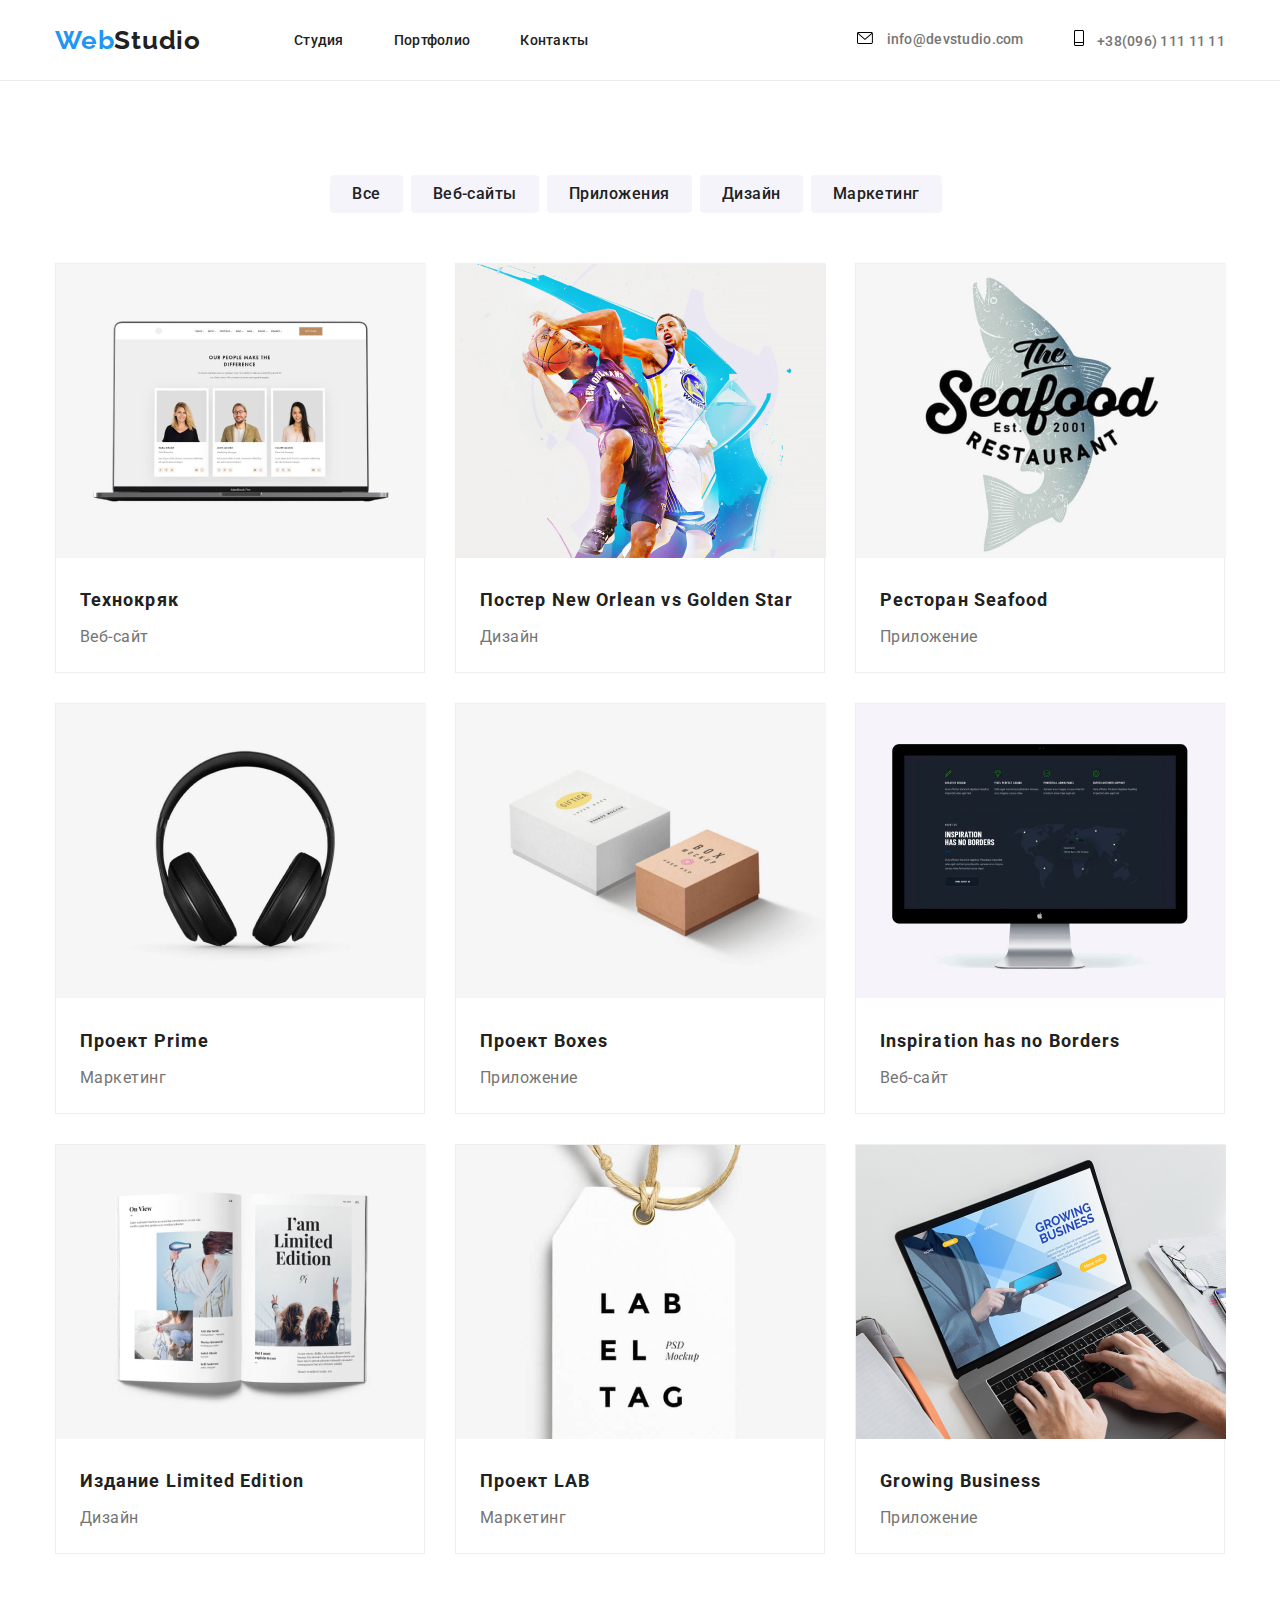
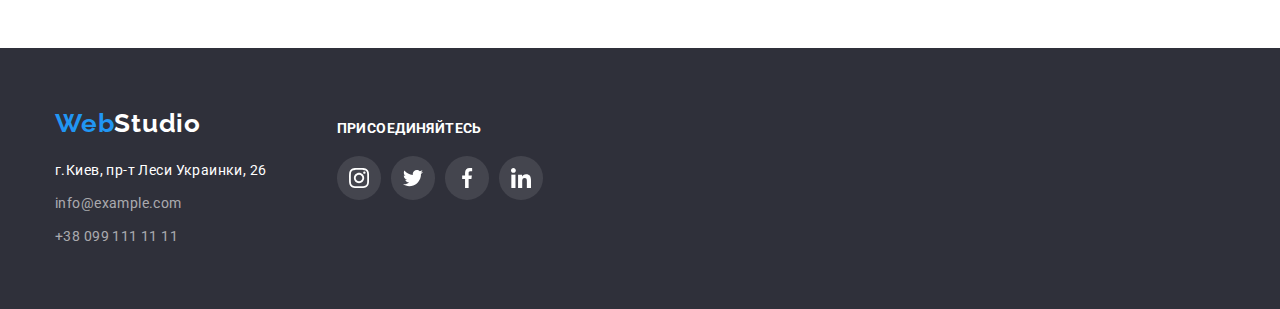
==== commit ab87756f: "change incorrect form ul>div>li for hover" ====
--- a/portfolio.html
+++ b/portfolio.html
@@ -3,7 +3,7 @@
   <head>
     <meta charset="UTF-8" />
     <meta name="viewport" content="width=device-width, initial-scale=1.0" />
-    <title>Goit-hw-04</title>
+    <title>Goit-hw-05</title>
     <link rel="preconnect" href="https://fonts.gstatic.com" />
     <link
       href="https://fonts.googleapis.com/css2?family=Raleway:wght@700&display=swap"
@@ -40,26 +40,25 @@
           </ul>
         </nav>
         <ul class="menu-contacts">
-          <div class="contacts-svg-container">
-            <li class="menu-contacts-item">
-              <div class="email-container">
-                <svg class="email-svg">
-                  <use href="./images/icons/mi.svg#icon-message"></use>
-                </svg>
-                <a href="mailto:info@devstudio.com" class="email-link"
-                  >info@devstudio.com</a
-                >
-              </div>
-            </li>
-          </div>
-          <div class="contacts-svg-container">
-            <li class="menu-contacts-item">
+          <li class="menu-contacts-item">
+            <a
+              href="mailto:info@devstudio.com"
+              class="menu-contacts-link email-link"
+            >
+              <svg class="email-svg">
+                <use href="./images/icons/mi.svg#icon-message"></use>
+              </svg>
+              info@devstudio.com</a
+            >
+          </li>
+          <li class="menu-contacts-item">
+            <a href="tel:+380961112222" class="menu-contacts-link">
               <svg class="phone-svg">
                 <use href="./images/icons/mi.svg#icon-iphone"></use>
               </svg>
-              <a href="tel:+380961112222">+38(096) 111 11 11</a>
-            </li>
-          </div>
+              +38(096) 111 11 11</a
+            >
+          </li>
         </ul>
       </div>
     </header>
--- a/css/styles.css
+++ b/css/styles.css
@@ -112,14 +112,17 @@
   height: 16px;
   margin-right: 10px;
 }
-.contacts-svg-container:hover a {
+.menu-contacts-link:hover {
   color: var(--text-blue);
   text-decoration: underline;
 }
-.contacts-svg-container:hover svg {
+.menu-contacts-link:hover .phone-svg {
   fill: var(--text-blue);
 }
-.menu-list a {
+.menu-contacts-link:hover .email-svg {
+  fill: var(--text-blue);
+}
+.nav-link {
   font-family: "Roboto";
   font-style: normal;
   font-weight: 500;
@@ -128,7 +131,7 @@
   letter-spacing: 0.02em;
 }
 
-.menu-contacts a {
+.menu-contacts-link {
   font-family: "Roboto";
   font-style: normal;
   font-weight: 500;
@@ -140,7 +143,6 @@
 .menu-contacts {
   display: flex;
 }
-
 /*======================================HERO section======================================*/
 
 .hero {
@@ -320,50 +322,31 @@
 }
 .our-team-social-list {
   display: flex;
-  justify-content: center;
+  justify-content: space-between;
+  padding: 0 32px;
 }
 .our-team-description-container {
   padding-top: 30px;
   padding-bottom: 30px;
 }
 .our-team-social-item {
+  cursor: pointer;
+}
+.our-team-social-link {
+  display: flex;
+  align-items: center;
+  justify-content: center;
   width: 44px;
   height: 44px;
   border-radius: 50%;
-  cursor: pointer;
-}
-.our-team-social-container:hover li {
+}
+.our-team-social-link:hover {
   background-color: var(--text-blue);
 }
-.our-team-social-container:hover svg {
+.our-team-social-link:hover .social-list-svg {
   fill: white;
 }
-.our-team-social-item:not(:last-child) {
-  margin-right: 10px;
-}
-.our-team-social-link {
-  display: flex;
-  align-items: center;
-  justify-content: center;
-  width: 100%;
-  height: 100%;
-}
-.instagram-icon {
-  width: 20px;
-  height: 20px;
-  fill: #afb1b8;
-}
-.twitter-icon {
-  width: 20px;
-  height: 20px;
-  fill: #afb1b8;
-}
-.facebook-icon {
-  width: 20px;
-  height: 20px;
-  fill: #afb1b8;
-}
-.linkedin-icon {
+.social-list-svg {
   width: 20px;
   height: 20px;
   fill: #afb1b8;
@@ -404,7 +387,7 @@
   border: 1px solid #afb1b8;
 }
 .customers-item-container:hover li {
-  border: 1px solid #2196f3;
+  border: 1px solid var(--text-blue);
   box-sizing: border-box;
   border-radius: 4px;
 }
@@ -491,7 +474,7 @@
   margin-right: 10px;
 }
 .footer-social-item:hover {
-  background-color: #2196f3;
+  background-color: var(--text-blue);
 }
 .footer-social-title {
   font-family: Roboto;
@@ -555,7 +538,7 @@
   border-radius: 4px;
   margin: 0 auto;
   border: none;
-  padding: 10px 32px;
+  padding: 6px 22px;
 }
 .portfolio-btn:hover,
 .portfolio-btn:focus {
